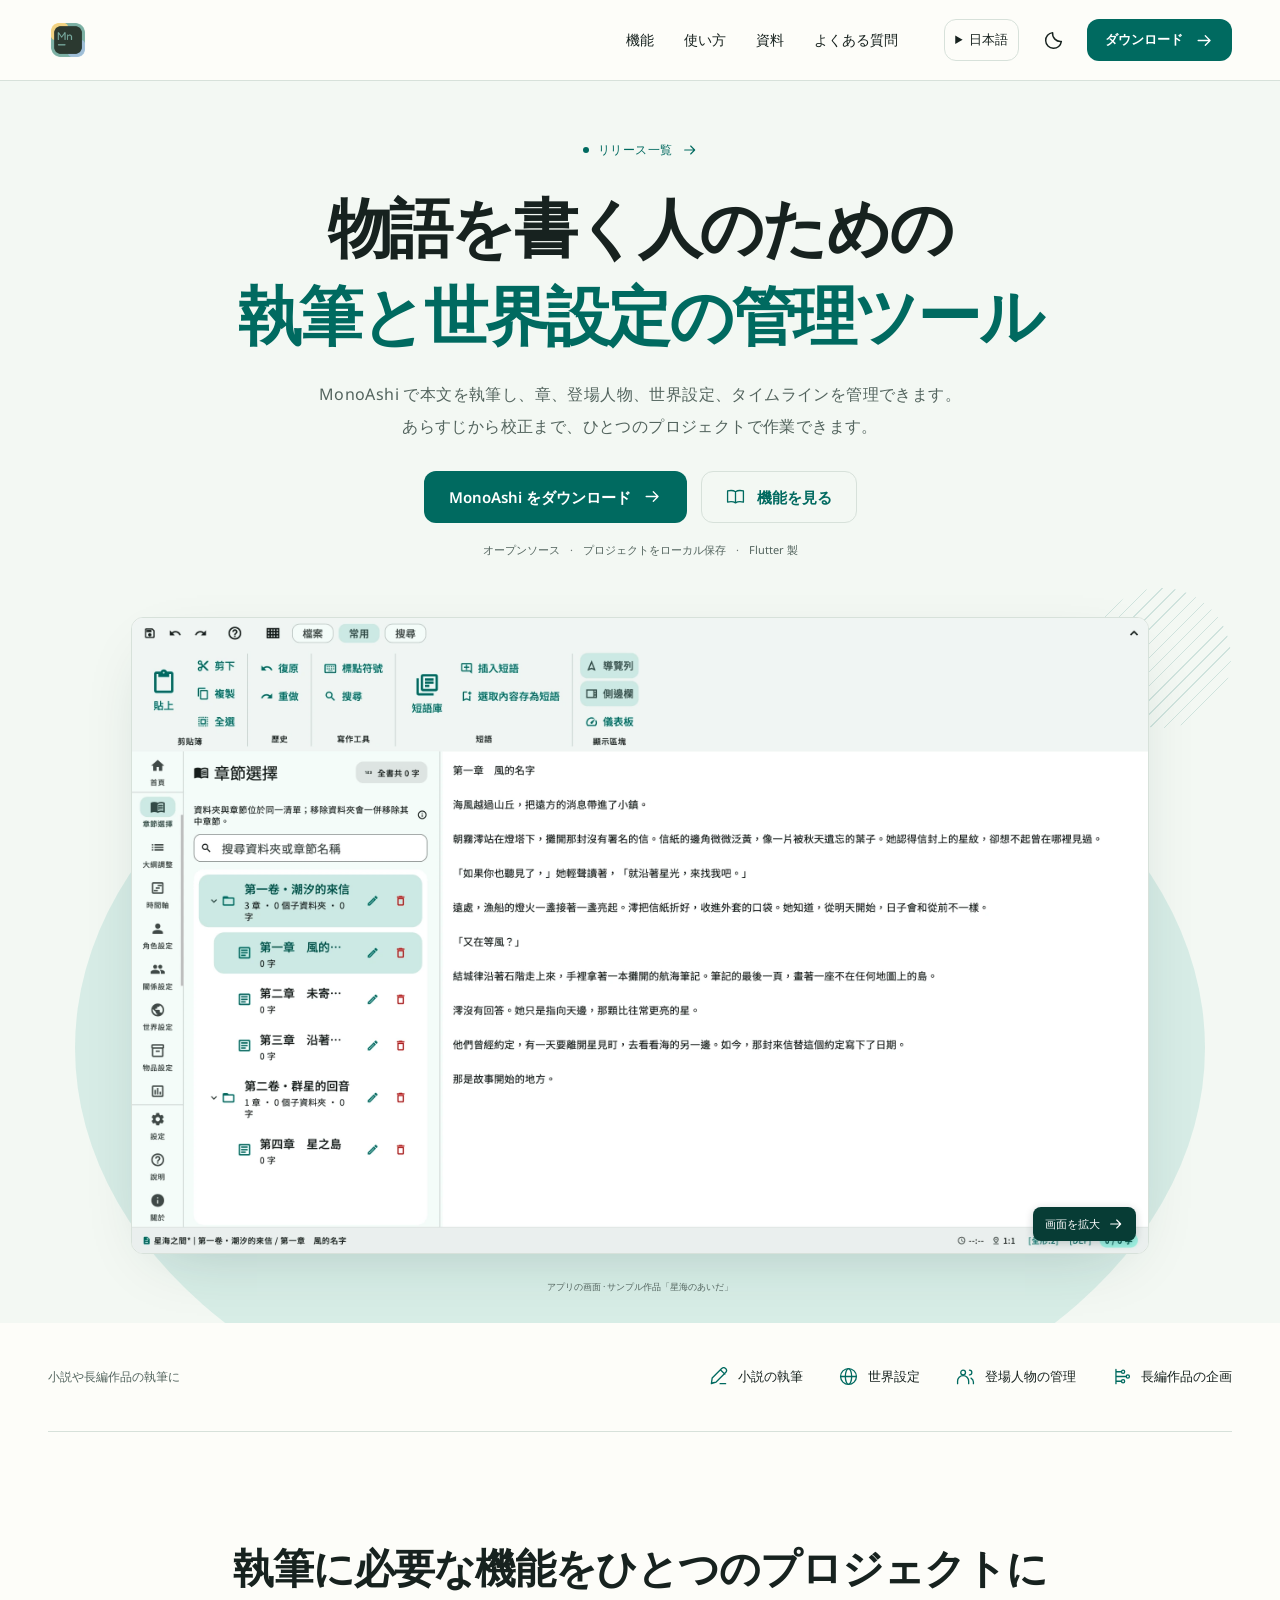
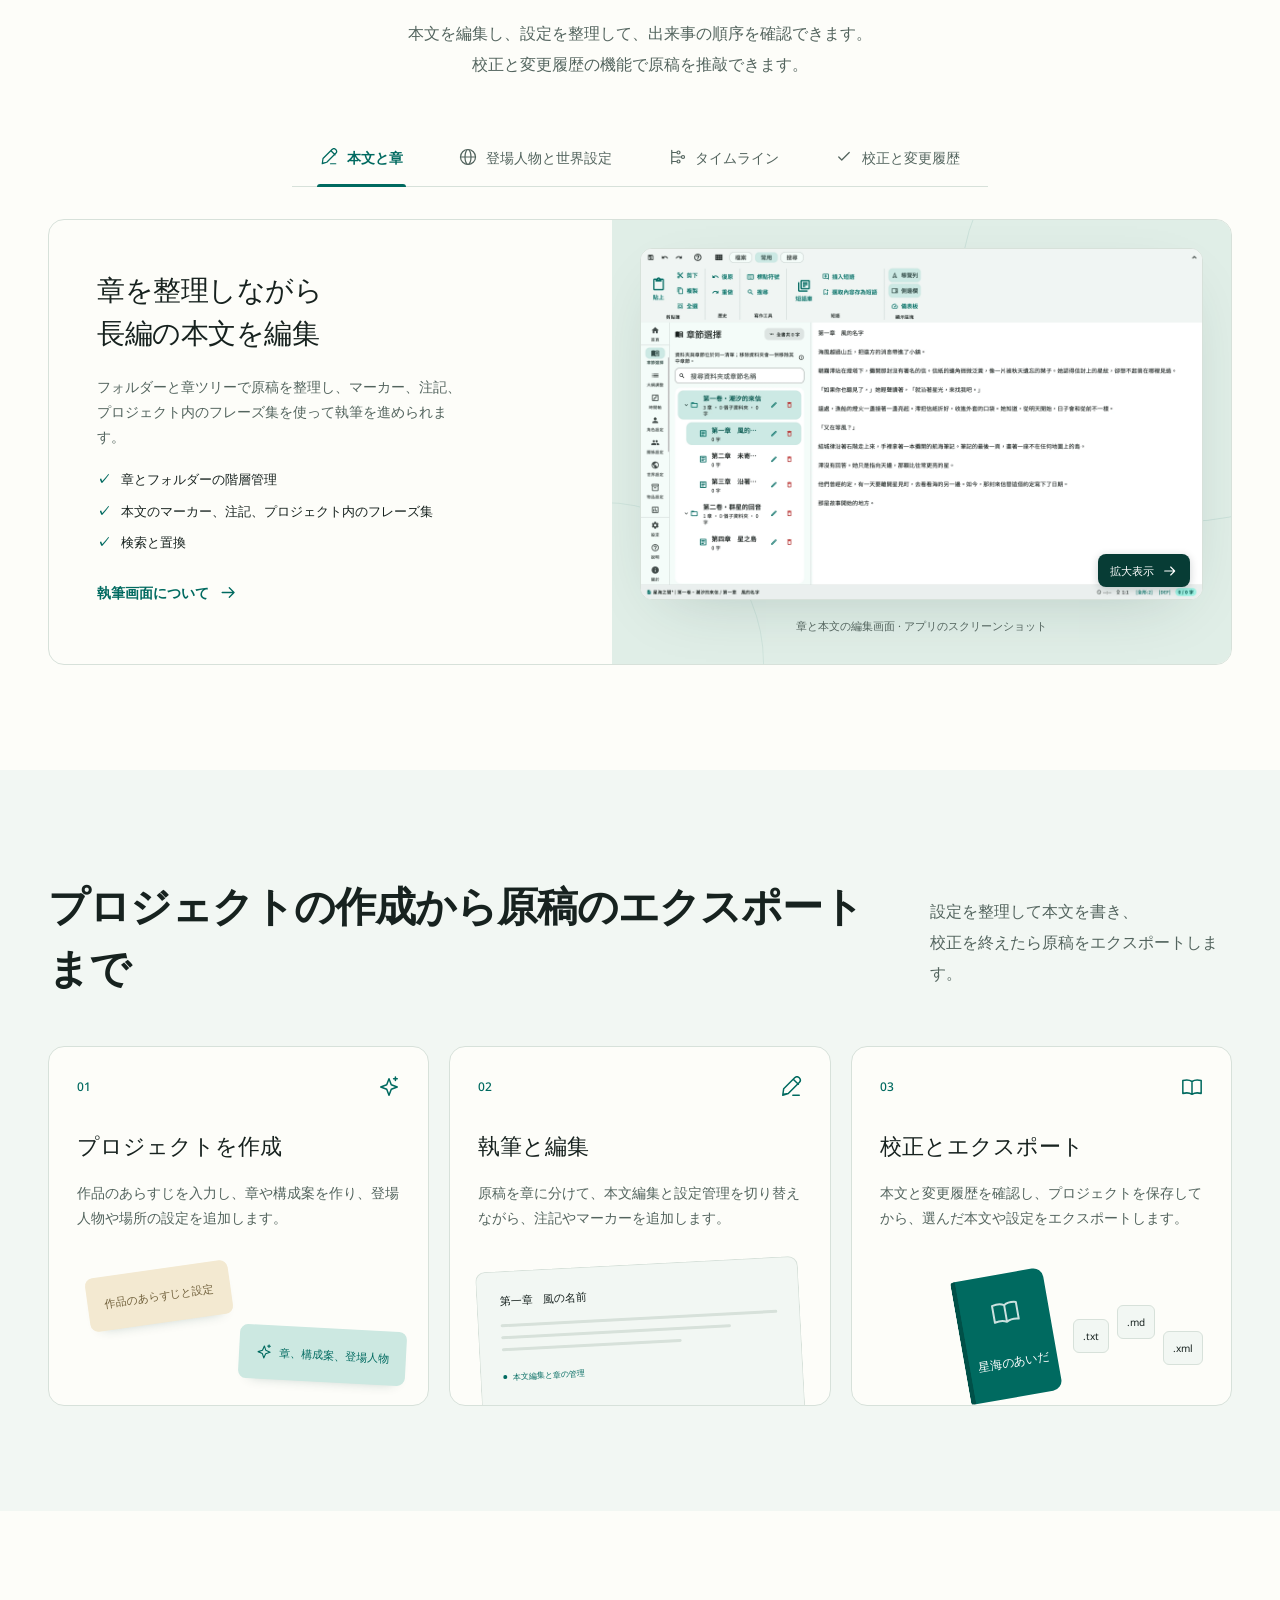
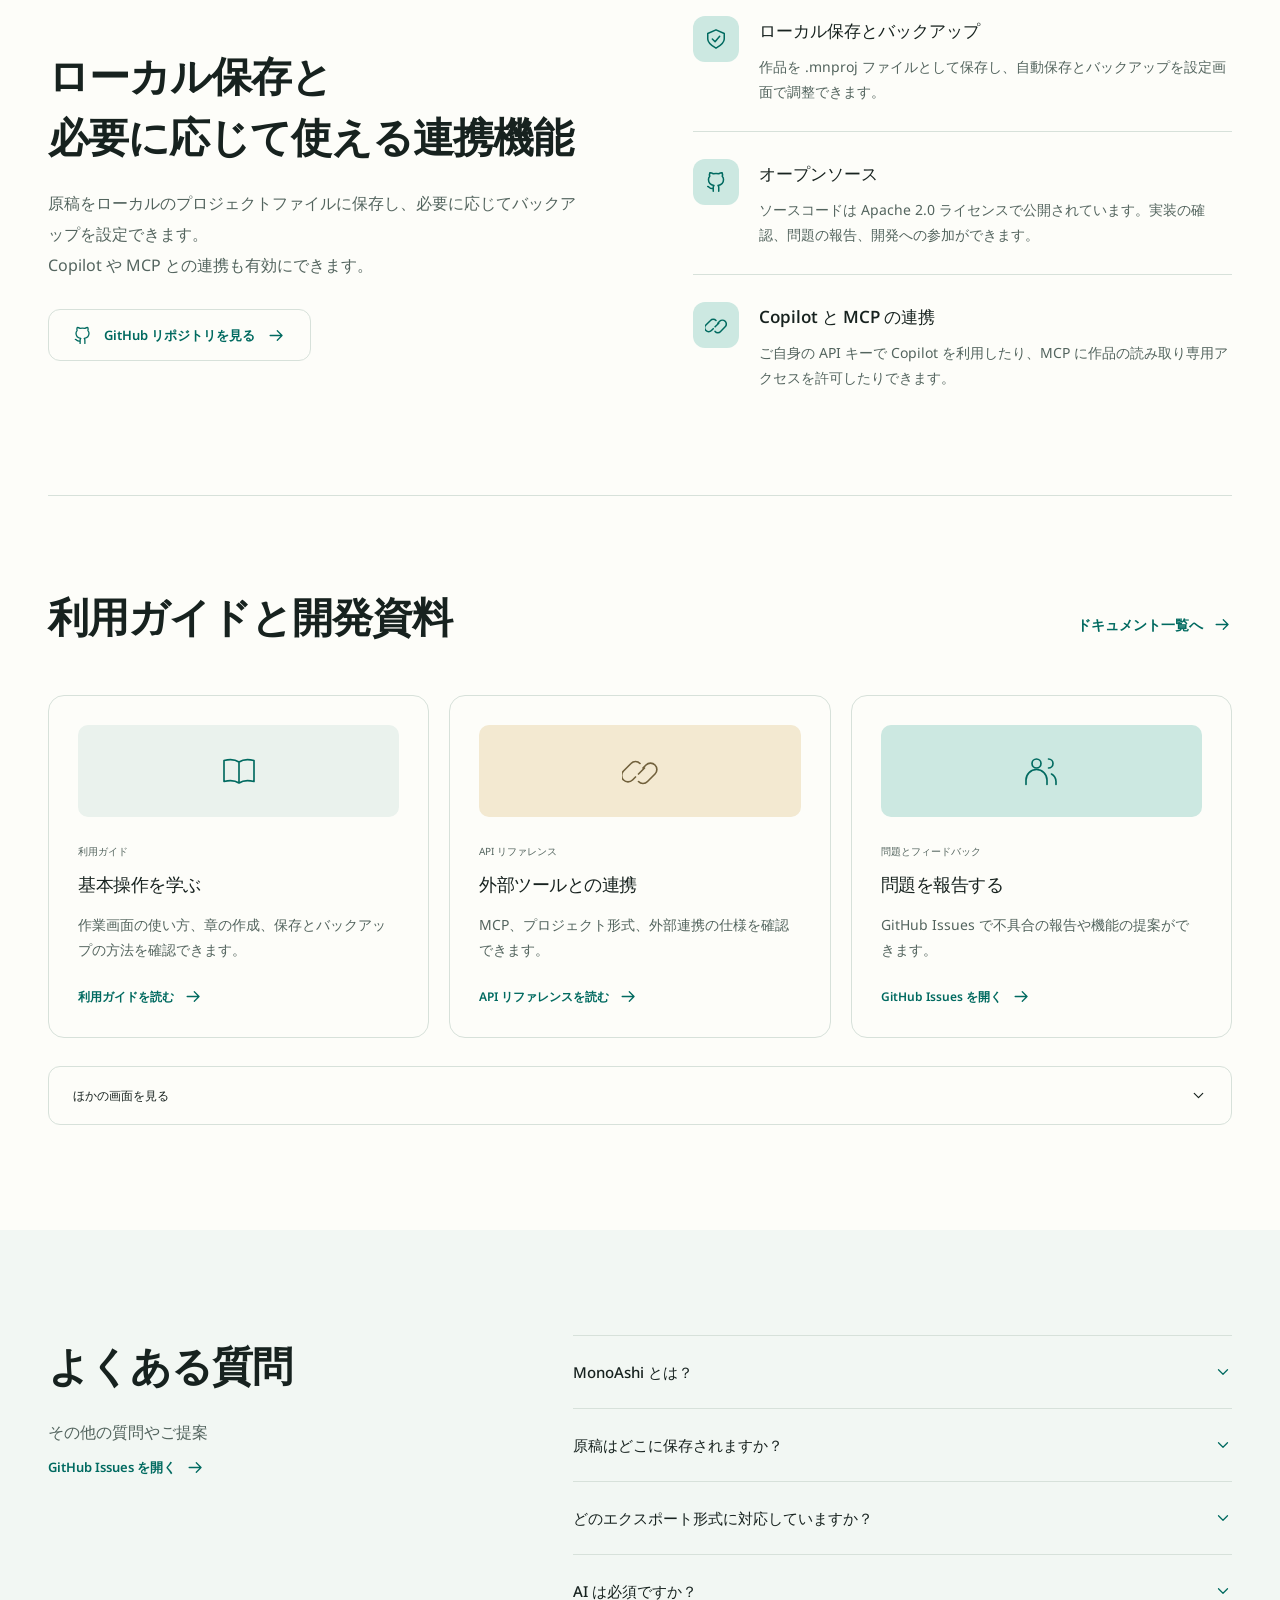
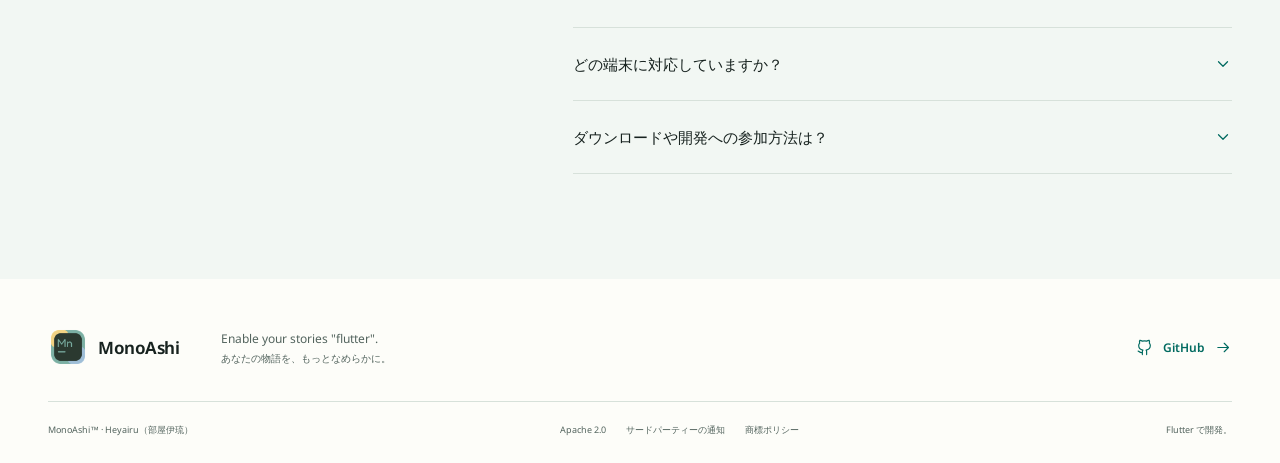
==== docs/index.ja.html @ 021c07bc "RC1@Repo Page l10n" ====
<!doctype html>
<html lang="ja">
<head>
  <meta charset="utf-8">
  <meta name="viewport" content="width=device-width, initial-scale=1">
  <meta name="theme-color" content="#006a60">
  <meta name="description" content="MonoAshi は本文、章、あらすじ、登場人物、世界設定、タイムラインを一元管理できるオープンソースの執筆ツールです。ローカル保存、校正、変更履歴の追跡に対応しています。">
  <meta property="og:title" content="MonoAshi – 執筆と世界設定の管理ツール">
  <meta property="og:description" content="本文や章、物語の設定を管理し、ローカル保存、校正、変更履歴の追跡ができます。">
  <meta property="og:type" content="website">
  <meta property="og:locale" content="ja_JP">
  <meta property="og:image" content="https://heyairu.github.io/Monogatari-Assistant-FE/assets/social-card.png">
  <meta name="color-scheme" content="light dark">
  <title>MonoAshi – 執筆と世界設定の管理ツール</title>
  <link rel="icon" href="assets/app-icon.png" type="image/png">
  <link rel="preload" href="assets/fonts/NotoSans-latin.woff2" as="font" type="font/woff2" crossorigin>
  <link rel="stylesheet" href="assets/site.css">
  <link rel="alternate" hreflang="en" href="index.html">
  <link rel="alternate" hreflang="ja" href="index.ja.html">
  <link rel="alternate" hreflang="zh-Hant" href="index.zh-Hant.html">
  <link rel="alternate" hreflang="x-default" href="./">
  <script src="assets/site.js" defer></script>
  <noscript><style>.feature-panel[hidden]{display:grid!important;margin-top:24px}.feature-tabs,.theme-toggle,.menu-toggle{display:none!important}@media(max-width:860px){.main-nav{display:flex;position:static;flex-wrap:wrap;padding:0;border:0;box-shadow:none;gap:8px;background:transparent}.header-inner{height:auto;min-height:80px;flex-wrap:wrap;padding-block:12px}.main-nav a{padding:5px;font-size:12px}}</style></noscript>
</head>
<body>
  <svg class="icon-library" xmlns="http://www.w3.org/2000/svg" aria-hidden="true"><defs>
    <symbol id="i-arrow" viewBox="0 0 24 24"><path d="M4 12h15m-6-6 6 6-6 6"/></symbol>
    <symbol id="i-down" viewBox="0 0 24 24"><path d="M12 3v12m-5-5 5 5 5-5M5 16v4h14v-4"/></symbol>
    <symbol id="i-book" viewBox="0 0 24 24"><path d="M12 6c-3-2-6-2-10-1v14c4-1 7-1 10 1 3-2 6-2 10-1V5c-4-1-7-1-10 1Zm0 0v14"/></symbol>
    <symbol id="i-pen" viewBox="0 0 24 24"><path d="m15 4 5 5M4 20l5-1L21 7a2 2 0 0 0-5-5L4 14l-1 7 6-2M14 21h7"/></symbol>
    <symbol id="i-people" viewBox="0 0 24 24"><circle cx="9" cy="7" r="3"/><path d="M2 21v-3a7 7 0 0 1 14 0v3M17 4a3 3 0 0 1 0 6m2 4a6 6 0 0 1 3 5v2"/></symbol>
    <symbol id="i-world" viewBox="0 0 24 24"><circle cx="12" cy="12" r="10"/><ellipse cx="12" cy="12" rx="4" ry="10"/><path d="M2 12h20"/></symbol>
    <symbol id="i-time" viewBox="0 0 24 24"><path d="M5 3v18M5 6h6m-6 6h13M5 18h6"/><circle cx="14" cy="6" r="2"/><circle cx="20" cy="12" r="2"/><circle cx="14" cy="18" r="2"/></symbol>
    <symbol id="i-folder" viewBox="0 0 24 24"><path d="M3 6V4h6l3 3h9v13H3V6Z"/></symbol>
    <symbol id="i-check" viewBox="0 0 24 24"><path d="m5 12 4 4L19 6"/></symbol>
    <symbol id="i-shield" viewBox="0 0 24 24"><path d="m12 2 9 4v6c0 5-9 10-9 10S3 17 3 12V6l9-4Z"/><path d="m8 12 3 3 5-6"/></symbol>
    <symbol id="i-spark" viewBox="0 0 24 24"><path d="m12 3 2.5 6.5L21 12l-6.5 2.5L12 21l-2.5-6.5L3 12l6.5-2.5L12 3Zm7-2v4m-2-2h4"/></symbol>
    <symbol id="i-github" viewBox="0 0 24 24"><path d="M9 19c-4 1-4-2-6-2m12 5v-4a3 3 0 0 0-.8-2.3c3-.4 6-1.5 6-6.4a5 5 0 0 0-1.4-3.5A5 5 0 0 0 18.7 2S17.5 1.6 15 3a13 13 0 0 0-6 0C6.5 1.6 5.3 2 5.3 2a5 5 0 0 0-.1 3.8 5 5 0 0 0-1.4 3.5c0 4.9 3 6 6 6.4A3 3 0 0 0 9 18v4"/></symbol>
    <symbol id="i-sun" viewBox="0 0 24 24"><circle cx="12" cy="12" r="4"/><path d="M12 1v2m0 18v2M1 12h2m18 0h2M4 4l2 2m12 12 2 2M4 20l2-2M18 6l2-2"/></symbol>
    <symbol id="i-moon" viewBox="0 0 24 24"><path d="M21 13A9 9 0 0 1 11 3a9 9 0 1 0 10 10Z"/></symbol>
    <symbol id="i-menu" viewBox="0 0 24 24"><path d="M4 6h16M4 12h16M4 18h16"/></symbol>
    <symbol id="i-close" viewBox="0 0 24 24"><path d="m6 6 12 12M6 18 18 6"/></symbol>
    <symbol id="i-chevron" viewBox="0 0 24 24"><path d="m6 9 6 6 6-6"/></symbol>
    <symbol id="i-monitor" viewBox="0 0 24 24"><rect x="2" y="3" width="20" height="14" rx="2"/><path d="M8 21h8m-4-4v4"/></symbol>
    <symbol id="i-link" viewBox="0 0 24 24"><path d="m10 13 4-4m-6 6-2 2a4 4 0 0 1-6-6l5-5a4 4 0 0 1 6 0m2 3 2-2a4 4 0 0 1 6 6l-5 5a4 4 0 0 1-6 0" transform="translate(1 1)"/></symbol>
  </defs></svg>
  <a class="skip-link" href="#main">メインコンテンツへ移動</a>

  <header class="site-header">
    <div class="header-inner wrap">
      <a class="brand" href="#" aria-label="MonoAshi ホーム"><img src="assets/app-icon.png" alt="" width="40" height="40"><span></span></a>
      <nav class="main-nav" id="main-nav" aria-label="メインナビゲーション">
        <a href="#features">機能</a><a href="#workflow">使い方</a><a href="#resources">資料</a><a href="#faq">よくある質問</a>
      </nav>
      <div class="header-actions">
        <details class="language-menu"><summary aria-label="言語">日本語</summary><div class="language-options"><a href="index.html?lang=en" lang="en" hreflang="en">English</a><a href="index.ja.html" lang="ja" hreflang="ja" aria-current="page">日本語</a><a href="index.zh-Hant.html" lang="zh-Hant" hreflang="zh-Hant">繁體中文</a></div></details>
        <button class="icon-button theme-toggle" type="button" aria-label="ダークテーマに切り替え"><svg class="icon" aria-hidden="true" focusable="false"><use href="#i-moon"/></svg></button>
        <a class="button button-small header-cta" href="https://github.com/Heyairu/Monogatari-Assistant-FE/releases">ダウンロード<svg class="icon" aria-hidden="true" focusable="false"><use href="#i-arrow"/></svg></a>
        <button class="icon-button menu-toggle" type="button" aria-label="ナビゲーションメニューを開く" aria-controls="main-nav" aria-expanded="false"><svg class="icon" aria-hidden="true" focusable="false"><use href="#i-menu"/></svg></button>
      </div>
    </div>
  </header>

  <main id="main">
    <section class="hero" aria-labelledby="hero-title">
      <div class="hero-copy wrap">
        <a class="release-link" href="https://github.com/Heyairu/Monogatari-Assistant-FE/releases"><span class="status-dot"></span>リリース一覧<svg class="icon" aria-hidden="true" focusable="false"><use href="#i-arrow"/></svg></a>
        <h1 id="hero-title">物語を書く人のための<br><span>執筆と世界設定の管理ツール</span></h1>
        <p class="hero-description">MonoAshi で本文を執筆し、章、登場人物、世界設定、タイムラインを管理できます。<br>あらすじから校正まで、ひとつのプロジェクトで作業できます。</p>
        <div class="hero-actions"><a class="button" href="https://github.com/Heyairu/Monogatari-Assistant-FE/releases">MonoAshi をダウンロード<svg class="icon" aria-hidden="true" focusable="false"><use href="#i-arrow"/></svg></a><a class="button button-outline" href="#features"><svg class="icon" aria-hidden="true" focusable="false"><use href="#i-book"/></svg>機能を見る</a></div>
        <p class="hero-note">オープンソース<span>·</span>プロジェクトをローカル保存<span>·</span>Flutter 製</p>
      </div>

      <figure class="hero-visual wrap" aria-label="MonoAshi の執筆画面">
        <div class="visual-orbit" aria-hidden="true"></div><div class="visual-grid" aria-hidden="true"></div>
        <a class="screenshot-link hero-screenshot" href="assets/screenshots/writing.webp" data-preview data-caption="章と本文の編集画面 · サンプル作品「星海のあいだ」">
          <img src="assets/screenshots/writing.webp" alt="左に章の一覧、右に本文エディターが表示された MonoAshi の画面。サンプル作品は「星海のあいだ」" width="2400" height="1500" fetchpriority="high">
          <span class="screenshot-expand">画面を拡大<svg class="icon" aria-hidden="true" focusable="false"><use href="#i-arrow"/></svg></span>
        </a>
        <figcaption>アプリの画面 · サンプル作品「星海のあいだ」</figcaption>
      </figure>
    </section>

    <div class="principles wrap" aria-label="活用例"><span>小説や長編作品の執筆に</span><div><span><svg class="icon" aria-hidden="true" focusable="false"><use href="#i-pen"/></svg>小説の執筆</span><span><svg class="icon" aria-hidden="true" focusable="false"><use href="#i-world"/></svg>世界設定</span><span><svg class="icon" aria-hidden="true" focusable="false"><use href="#i-people"/></svg>登場人物の管理</span><span><svg class="icon" aria-hidden="true" focusable="false"><use href="#i-time"/></svg>長編作品の企画</span></div></div>

    <section class="section features-section" id="features" aria-labelledby="features-title">
      <div class="wrap">
        <div class="section-heading"><h2 id="features-title">執筆に必要な機能をひとつのプロジェクトに</h2><p>本文を編集し、設定を整理して、出来事の順序を確認できます。<br>校正と変更履歴の機能で原稿を推敲できます。</p></div>
        <div class="feature-explorer">
          <div class="feature-tabs" role="tablist" aria-label="執筆機能">
            <button type="button" role="tab" id="tab-writing" aria-controls="panel-writing" aria-selected="true" tabindex="0"><svg class="icon" aria-hidden="true" focusable="false"><use href="#i-pen"/></svg>本文と章</button>
            <button type="button" role="tab" id="tab-world" aria-controls="panel-world" aria-selected="false" tabindex="-1"><svg class="icon" aria-hidden="true" focusable="false"><use href="#i-world"/></svg>登場人物と世界設定</button>
            <button type="button" role="tab" id="tab-timeline" aria-controls="panel-timeline" aria-selected="false" tabindex="-1"><svg class="icon" aria-hidden="true" focusable="false"><use href="#i-time"/></svg>タイムライン</button>
            <button type="button" role="tab" id="tab-revision" aria-controls="panel-revision" aria-selected="false" tabindex="-1"><svg class="icon" aria-hidden="true" focusable="false"><use href="#i-check"/></svg>校正と変更履歴</button>
          </div>
          <div class="feature-panel" id="panel-writing" role="tabpanel" aria-labelledby="tab-writing" tabindex="0">
            <div class="feature-copy"><h3>章を整理しながら<br>長編の本文を編集</h3><p>フォルダーと章ツリーで原稿を整理し、マーカー、注記、プロジェクト内のフレーズ集を使って執筆を進められます。</p><ul class="check-list"><li>章とフォルダーの階層管理</li><li>本文のマーカー、注記、プロジェクト内のフレーズ集</li><li>検索と置換</li></ul><a class="text-link" href="https://github.com/Heyairu/Monogatari-Assistant-FE/blob/main/docs/GUIDE.md#3-建立開啟與保存作品">執筆画面について<svg class="icon" aria-hidden="true" focusable="false"><use href="#i-arrow"/></svg></a></div>
            <figure class="feature-art screenshot-art"><a class="screenshot-link" href="assets/screenshots/writing.webp" data-preview data-caption="章と本文の編集画面 · サンプル作品「星海のあいだ」"><img src="assets/screenshots/writing.webp" alt="MonoAshi の章と本文の編集画面" width="2400" height="1500" loading="lazy"><span class="screenshot-expand">拡大表示<svg class="icon" aria-hidden="true" focusable="false"><use href="#i-arrow"/></svg></span></a><figcaption>章と本文の編集画面 · アプリのスクリーンショット</figcaption></figure>
          </div>
          <div class="feature-panel" id="panel-world" role="tabpanel" aria-labelledby="tab-world" tabindex="0" hidden>
            <div class="feature-copy"><h3>登場人物と世界設定を<br>まとめて管理</h3><p>登場人物、人間関係、場所、アイテムの情報を保存できます。相関図や場所の階層を使って物語の設定を整理できます。</p><ul class="check-list"><li>登場人物のプロフィールと相関図</li><li>場所の階層管理</li><li>アイテムの詳細と所有者の記録</li></ul><a class="text-link" href="https://github.com/Heyairu/Monogatari-Assistant-FE/blob/main/docs/GUIDE.md#5-角色地點物品與-scene-快照">世界設定の機能を見る<svg class="icon" aria-hidden="true" focusable="false"><use href="#i-arrow"/></svg></a></div>
            <figure class="feature-art screenshot-art"><a class="screenshot-link" href="assets/screenshots/characters.webp" data-preview data-caption="登場人物と設定 · サンプル作品「星海のあいだ」"><img src="assets/screenshots/characters.webp" alt="MonoAshi の登場人物の編集画面" width="2400" height="1500" loading="lazy"><span class="screenshot-expand">拡大表示<svg class="icon" aria-hidden="true" focusable="false"><use href="#i-arrow"/></svg></span></a><figcaption>登場人物と設定 · アプリのスクリーンショット</figcaption></figure>
          </div>
          <div class="feature-panel" id="panel-timeline" role="tabpanel" aria-labelledby="tab-timeline" tabindex="0" hidden>
            <div class="feature-copy"><h3>出来事の順序と<br>物語の状態を確認</h3><p>メインタイムラインで出来事と複数のストーリーラインを整理できます。シーンのスナップショットで、その時点の登場人物、場所、アイテムの状態を確認できます。</p><ul class="check-list"><li>メインタイムラインとミニタイムライン</li><li>シーンごとの登場人物、場所、アイテムの状態</li><li>複数のストーリーラインと出来事の並べ替え</li></ul><a class="text-link" href="https://github.com/Heyairu/Monogatari-Assistant-FE/blob/main/docs/GUIDE.md#5-角色地點物品與-scene-快照">タイムラインとスナップショットについて<svg class="icon" aria-hidden="true" focusable="false"><use href="#i-arrow"/></svg></a></div>
            <figure class="feature-art screenshot-art"><a class="screenshot-link" href="assets/screenshots/timeline.webp" data-preview data-caption="メインタイムラインと出来事 · サンプル作品「星海のあいだ」"><img src="assets/screenshots/timeline.webp" alt="MonoAshi のストーリータイムライン画面" width="2400" height="1500" loading="lazy"><span class="screenshot-expand">拡大表示<svg class="icon" aria-hidden="true" focusable="false"><use href="#i-arrow"/></svg></span></a><figcaption>メインタイムラインと出来事 · アプリのスクリーンショット</figcaption></figure>
          </div>
          <div class="feature-panel" id="panel-revision" role="tabpanel" aria-labelledby="tab-revision" tabindex="0" hidden>
            <div class="feature-copy"><h3>原稿を校正し、<br>変更履歴を追跡</h3><p>冗長な語句のチェックや本文の校正を行い、対応する項目の差分をローカルのチェックポイントと比較できます。</p><ul class="check-list"><li>本文の校正と冗長な語句のチェック</li><li>変更履歴の追跡と比較基準</li><li>TXT、Markdown、一部データの XML エクスポート</li></ul><a class="text-link" href="https://github.com/Heyairu/Monogatari-Assistant-FE/blob/main/docs/GUIDE.md">校正とエクスポートのガイドを読む<svg class="icon" aria-hidden="true" focusable="false"><use href="#i-arrow"/></svg></a></div>
            <figure class="feature-art screenshot-art"><a class="screenshot-link" href="assets/screenshots/proofreading.webp" data-preview data-caption="校正と冗長な語句のチェック · サンプル作品「星海のあいだ」"><img src="assets/screenshots/proofreading.webp" alt="MonoAshi の校正画面" width="2400" height="1500" loading="lazy"><span class="screenshot-expand">拡大表示<svg class="icon" aria-hidden="true" focusable="false"><use href="#i-arrow"/></svg></span></a><figcaption>校正と冗長な語句のチェック · アプリのスクリーンショット</figcaption></figure>
          </div>
        </div>
      </div>
    </section>

    <section class="section workflow-section" id="workflow" aria-labelledby="workflow-title"><div class="wrap">
      <div class="section-heading heading-row"><div><h2 id="workflow-title">プロジェクトの作成から原稿のエクスポートまで</h2></div><p>設定を整理して本文を書き、<br>校正を終えたら原稿をエクスポートします。</p></div>
      <div class="journey-grid">
        <article class="journey-card"><div class="journey-top"><span>01</span><svg class="icon" aria-hidden="true" focusable="false"><use href="#i-spark"/></svg></div><h3>プロジェクトを作成</h3><p>作品のあらすじを入力し、章や構成案を作り、登場人物や場所の設定を追加します。</p><div class="journey-art idea-art" aria-hidden="true"><span class="idea-note note-back">作品のあらすじと設定</span><span class="idea-note note-front"><svg class="icon" aria-hidden="true" focusable="false"><use href="#i-spark"/></svg>章、構成案、登場人物</span></div></article>
        <article class="journey-card"><div class="journey-top"><span>02</span><svg class="icon" aria-hidden="true" focusable="false"><use href="#i-pen"/></svg></div><h3>執筆と編集</h3><p>原稿を章に分けて、本文編集と設定管理を切り替えながら、注記やマーカーを追加します。</p><div class="journey-art words-art" aria-hidden="true"><span>第一章　風の名前</span><i></i><i></i><i></i><div><span class="status-dot"></span>本文編集と章の管理</div></div></article>
        <article class="journey-card"><div class="journey-top"><span>03</span><svg class="icon" aria-hidden="true" focusable="false"><use href="#i-book"/></svg></div><h3>校正とエクスポート</h3><p>本文と変更履歴を確認し、プロジェクトを保存してから、選んだ本文や設定をエクスポートします。</p><div class="journey-art export-art" aria-hidden="true"><div><svg class="icon" aria-hidden="true" focusable="false"><use href="#i-book"/></svg><span>星海のあいだ</span></div><span class="file-tag">.txt</span><span class="file-tag">.md</span><span class="file-tag">.xml</span></div></article>
      </div>
    </div></section>

    <section class="section ownership-section" aria-labelledby="ownership-title"><div class="wrap ownership-grid"><div><h2 id="ownership-title">ローカル保存と<br>必要に応じて使える連携機能</h2><p>原稿をローカルのプロジェクトファイルに保存し、必要に応じてバックアップを設定できます。<br>Copilot や MCP との連携も有効にできます。</p><a class="button button-outline" href="https://github.com/Heyairu/Monogatari-Assistant-FE"><svg class="icon" aria-hidden="true" focusable="false"><use href="#i-github"/></svg>GitHub リポジトリを見る<svg class="icon" aria-hidden="true" focusable="false"><use href="#i-arrow"/></svg></a></div><div class="ownership-list"><article><span class="tonal-icon"><svg class="icon" aria-hidden="true" focusable="false"><use href="#i-shield"/></svg></span><div><h3>ローカル保存とバックアップ</h3><p>作品を .mnproj ファイルとして保存し、自動保存とバックアップを設定画面で調整できます。</p></div></article><article><span class="tonal-icon"><svg class="icon" aria-hidden="true" focusable="false"><use href="#i-github"/></svg></span><div><h3>オープンソース</h3><p>ソースコードは Apache 2.0 ライセンスで公開されています。実装の確認、問題の報告、開発への参加ができます。</p></div></article><article><span class="tonal-icon"><svg class="icon" aria-hidden="true" focusable="false"><use href="#i-link"/></svg></span><div><h3>Copilot と MCP の連携</h3><p>ご自身の API キーで Copilot を利用したり、MCP に作品の読み取り専用アクセスを許可したりできます。</p></div></article></div></div></section>

    <section class="section resources-section" id="resources" aria-labelledby="resources-title"><div class="wrap">
      <div class="section-heading heading-row"><div><h2 id="resources-title">利用ガイドと開発資料</h2></div><a class="text-link" href="https://github.com/Heyairu/Monogatari-Assistant-FE/tree/main/docs">ドキュメント一覧へ<svg class="icon" aria-hidden="true" focusable="false"><use href="#i-arrow"/></svg></a></div>
      <div class="resource-grid"><a class="resource-card" href="https://github.com/Heyairu/Monogatari-Assistant-FE/blob/main/docs/GUIDE.md"><span class="resource-icon"><svg class="icon" aria-hidden="true" focusable="false"><use href="#i-book"/></svg></span><span class="resource-label">利用ガイド</span><h3>基本操作を学ぶ</h3><p>作業画面の使い方、章の作成、保存とバックアップの方法を確認できます。</p><span class="text-link">利用ガイドを読む<svg class="icon" aria-hidden="true" focusable="false"><use href="#i-arrow"/></svg></span></a><a class="resource-card" href="https://github.com/Heyairu/Monogatari-Assistant-FE/blob/main/docs/API.md"><span class="resource-icon"><svg class="icon" aria-hidden="true" focusable="false"><use href="#i-link"/></svg></span><span class="resource-label">API リファレンス</span><h3>外部ツールとの連携</h3><p>MCP、プロジェクト形式、外部連携の仕様を確認できます。</p><span class="text-link">API リファレンスを読む<svg class="icon" aria-hidden="true" focusable="false"><use href="#i-arrow"/></svg></span></a><a class="resource-card" href="https://github.com/Heyairu/Monogatari-Assistant-FE/issues"><span class="resource-icon"><svg class="icon" aria-hidden="true" focusable="false"><use href="#i-people"/></svg></span><span class="resource-label">問題とフィードバック</span><h3>問題を報告する</h3><p>GitHub Issues で不具合の報告や機能の提案ができます。</p><span class="text-link">GitHub Issues を開く<svg class="icon" aria-hidden="true" focusable="false"><use href="#i-arrow"/></svg></span></a></div>
      <details class="preview-details"><summary>ほかの画面を見る<svg class="icon" aria-hidden="true" focusable="false"><use href="#i-chevron"/></svg></summary><div class="preview-gallery"><a class="screenshot-link gallery-screenshot" href="assets/screenshots/writing.webp" data-preview data-caption="章と本文 · サンプル作品「星海のあいだ」"><img src="assets/screenshots/writing.webp" alt="MonoAshi の章と本文の画面" width="2400" height="1500" loading="lazy"><span>章と本文<svg class="icon" aria-hidden="true" focusable="false"><use href="#i-arrow"/></svg></span></a><a class="screenshot-link gallery-screenshot" href="assets/screenshots/characters.webp" data-preview data-caption="登場人物の設定 · サンプル作品「星海のあいだ」"><img src="assets/screenshots/characters.webp" alt="MonoAshi の登場人物設定画面" width="2400" height="1500" loading="lazy"><span>登場人物の設定<svg class="icon" aria-hidden="true" focusable="false"><use href="#i-arrow"/></svg></span></a><a class="screenshot-link gallery-screenshot" href="assets/screenshots/world.webp" data-preview data-caption="世界設定 · サンプル作品「星海のあいだ」"><img src="assets/screenshots/world.webp" alt="MonoAshi の世界設定画面" width="2400" height="1500" loading="lazy"><span>世界設定<svg class="icon" aria-hidden="true" focusable="false"><use href="#i-arrow"/></svg></span></a><a class="screenshot-link gallery-screenshot" href="assets/screenshots/timeline.webp" data-preview data-caption="ストーリータイムライン · サンプル作品「星海のあいだ」"><img src="assets/screenshots/timeline.webp" alt="MonoAshi のストーリータイムライン画面" width="2400" height="1500" loading="lazy"><span>ストーリータイムライン<svg class="icon" aria-hidden="true" focusable="false"><use href="#i-arrow"/></svg></span></a><a class="screenshot-link gallery-screenshot" href="assets/screenshots/proofreading.webp" data-preview data-caption="本文の校正 · サンプル作品「星海のあいだ」"><img src="assets/screenshots/proofreading.webp" alt="MonoAshi の校正画面" width="2400" height="1500" loading="lazy"><span>本文の校正<svg class="icon" aria-hidden="true" focusable="false"><use href="#i-arrow"/></svg></span></a></div><p class="preview-note">画面はサンプル作品「星海のあいだ」を使用しています。実際の画面はバージョンやプラットフォームによって異なります。</p></details>
    </div></section>

    <section class="section faq-section" id="faq" aria-labelledby="faq-title"><div class="wrap faq-grid"><div><h2 id="faq-title">よくある質問</h2><p>その他の質問やご提案<br><a class="text-link" href="https://github.com/Heyairu/Monogatari-Assistant-FE/issues">GitHub Issues を開く<svg class="icon" aria-hidden="true" focusable="false"><use href="#i-arrow"/></svg></a></p></div><div class="faq-list">
      <details><summary>MonoAshi とは？<svg class="icon" aria-hidden="true" focusable="false"><use href="#i-chevron"/></svg></summary><div><p>MonoAshi は物語を書く人のための、Flutter 製のオープンソース執筆ツールです。本文、章、構成案、登場人物、世界設定、アイテム、タイムラインをひとつの作業画面にまとめられます。</p></div></details>
      <details><summary>原稿はどこに保存されますか？<svg class="icon" aria-hidden="true" focusable="false"><use href="#i-chevron"/></svg></summary><div><p>作品は指定したローカルの場所に .mnproj ファイルとして保存されます。自動保存は既存ファイルを更新し、自動バックアップは設定したフォルダーに別途保存します。どちらも設定画面で調整できます。外部 AI や共同編集を有効にする前に、接続方法とアクセス対象のデータを確認してください。</p></div></details>
      <details><summary>どのエクスポート形式に対応していますか？<svg class="icon" aria-hidden="true" focusable="false"><use href="#i-chevron"/></svg></summary><div><p>本文は TXT または Markdown、設定資料は閲覧用 Markdown、プロジェクトの一部は交換用 XML としてエクスポートできます。単一ファイルか、複数ファイルをまとめた ZIP を選べます。完全なデータを保存するには .mnproj ファイルを保管してください。DOCX と PDF の出力は現在無効です。</p></div></details>
      <details><summary>AI は必須ですか？<svg class="icon" aria-hidden="true" focusable="false"><use href="#i-chevron"/></svg></summary><div><p>AI の利用は任意です。本文編集と設定管理は単独で使えます。Copilot はご自身の API キーでサービスに接続します。Ask と Plan はビルド時の有効化が必要です。Plan は提案と検証に対応し、Agent は現在利用できません。許可されたローカル MCP ホストは作品を読み取り専用で参照できます。</p></div></details>
      <details><summary>どの端末に対応していますか？<svg class="icon" aria-hidden="true" focusable="false"><use href="#i-chevron"/></svg></summary><div><p>Flutter プロジェクトには Windows、macOS、Linux、Android、iOS、Web 向けの構成が含まれています。機能、検証状況、配布されるビルドはプラットフォームごとに異なります。詳細は GitHub Releases と利用ガイドを確認してください。</p></div></details>
      <details><summary>ダウンロードや開発への参加方法は？<svg class="icon" aria-hidden="true" focusable="false"><use href="#i-chevron"/></svg></summary><div><p>まず <a href="https://github.com/Heyairu/Monogatari-Assistant-FE/releases">GitHub Releases</a> で配布ビルドと対応プラットフォームを確認してください。開発者はリポジトリの README を参照してソースから実行できます。バグ報告や改善提案は Issues で受け付けています。</p></div></details>
    </div></div></section>

  </main>

  <footer class="site-footer"><div class="wrap"><div class="footer-top"><a class="brand" href="#"><img src="assets/app-icon.png" alt="" width="40" height="40"><span>MonoAshi</span></a><p>Enable your stories "flutter".<span>あなたの物語を、もっとなめらかに。</span></p><a class="text-link" href="https://github.com/Heyairu/Monogatari-Assistant-FE"><svg class="icon" aria-hidden="true" focusable="false"><use href="#i-github"/></svg>GitHub<svg class="icon" aria-hidden="true" focusable="false"><use href="#i-arrow"/></svg></a></div><div class="footer-bottom"><span>MonoAshi™ · Heyairu（部屋伊琉）</span><nav aria-label="フッターナビゲーション"><a href="https://github.com/Heyairu/Monogatari-Assistant-FE/blob/main/LICENSE.md">Apache 2.0</a><a href="https://github.com/Heyairu/Monogatari-Assistant-FE/blob/main/NOTICE.md">サードパーティーの通知</a><a href="https://github.com/Heyairu/Monogatari-Assistant-FE/blob/main/TRADEMARKS.md">商標ポリシー</a></nav><span>Flutter で開発。</span></div></div></footer>

  <dialog class="preview-dialog" aria-label="アプリの画面"><button class="icon-button dialog-close" type="button" aria-label="プレビューを閉じる"><svg class="icon" aria-hidden="true" focusable="false"><use href="#i-close"/></svg></button><img src="assets/screenshots/writing.webp" alt="MonoAshi の章と本文の編集画面" width="2400" height="1500"><p>章と本文の編集画面 · サンプル作品「星海のあいだ」</p></dialog>
</body>
</html>
---- docs/assets/site.css ----
/* Material 3 tonal palette, derived from the Teal #009688 seed.
   Fixed 12px controls / 16px cards follow this repository's M3 guidance. */
@font-face {
  font-family: "Noto Sans";
  font-style: normal;
  font-weight: 100 900;
  font-display: swap;
  src: url("fonts/NotoSans-latin.woff2") format("woff2");
}
@font-face {
  font-family: "Noto Sans TC";
  font-style: normal;
  font-weight: 100 900;
  font-display: swap;
  src: url("fonts/NotoSansTC-site.woff2") format("woff2");
}
:root {
  color-scheme: light;
  --primary: #006a60;
  --on-primary: #fff;
  --primary-container: #9ef2e0;
  --on-primary-container: #00201c;
  --secondary: #4a635e;
  --secondary-container: #cce8e1;
  --surface: #fdfdf9;
  --surface-low: #f2f7f3;
  --surface-container: #eaf2ed;
  --surface-high: #e0eae4;
  --on-surface: #17221f;
  --on-surface-variant: #53645e;
  --outline: #6f7975;
  --outline-variant: #d7e1da;
  --white: #fff;
  --hero-bg: #f3f8f3;
  --art-bg: #e0eee7;
  --art-sand: #f3e9d1;
  --art-sand-ink: #71613c;
  --inverse: #073c35;
  --shadow: 0 20px 64px -28px #143a323b;
  --font: "Noto Sans", "Noto Sans TC", sans-serif;
  --font-display: var(--font);
  --control-radius: 12px;
  --card-radius: 16px;
  --ease: cubic-bezier(.2, 0, 0, 1);
}
:root:lang(ja) { --font: "Noto Sans", "Hiragino Sans", "Yu Gothic", Meiryo, "Noto Sans CJK JP", sans-serif; }
@media (prefers-color-scheme: dark) {
  :root:not([data-theme="light"]) { color-scheme: dark; --primary: #80d5c4; --on-primary: #00382f; --primary-container: #005047; --on-primary-container: #9ef2e0; --secondary: #b0ccc4; --secondary-container: #314d46; --surface: #0e1513; --surface-low: #141e1a; --surface-container: #1b2722; --surface-high: #23332b; --on-surface: #e0e8e2; --on-surface-variant: #b5c5bc; --outline: #89938d; --outline-variant: #35463d; --white: #1a2822; --hero-bg: #111f19; --art-bg: #20392e; --art-sand: #3c382a; --art-sand-ink: #ddcba0; --inverse: #0a3028; --shadow: 0 20px 64px -28px #0009; }
}
:root[data-theme="dark"] { color-scheme: dark; --primary: #80d5c4; --on-primary: #00382f; --primary-container: #005047; --on-primary-container: #9ef2e0; --secondary: #b0ccc4; --secondary-container: #314d46; --surface: #0e1513; --surface-low: #141e1a; --surface-container: #1b2722; --surface-high: #23332b; --on-surface: #e0e8e2; --on-surface-variant: #b5c5bc; --outline: #89938d; --outline-variant: #35463d; --white: #1a2822; --hero-bg: #111f19; --art-bg: #20392e; --art-sand: #3c382a; --art-sand-ink: #ddcba0; --inverse: #0a3028; --shadow: 0 20px 64px -28px #0009; }
* { box-sizing: border-box; }
html { scroll-behavior: smooth; scroll-padding-top: 105px; }
body { margin: 0; background: var(--surface); color: var(--on-surface); font-family: var(--font); font-size: 16px; line-height: 1.8; -webkit-font-smoothing: antialiased; }
button, input { font: inherit; }
button, a { -webkit-tap-highlight-color: transparent; }
button { cursor: pointer; }
a { color: inherit; text-decoration: none; }
p, h1, h2, h3, h4, figure { margin: 0; }
img { display: block; max-width: 100%; height: auto; }
button { color: inherit; }
[hidden] { display: none !important; }
::selection { background: var(--primary-container); color: var(--on-primary-container); }
:focus-visible { outline: 3px solid var(--primary); outline-offset: 5px; }
.wrap { width: min(1200px, calc(100% - 96px)); margin-inline: auto; }
.icon-library { position: absolute; width: 0; height: 0; overflow: hidden; }
.icon { display: inline-block; width: 24px; height: 24px; flex-shrink: 0; fill: none; stroke: currentColor; stroke-width: 1.65; stroke-linecap: round; stroke-linejoin: round; vertical-align: middle; }
.skip-link { position: fixed; top: -80px; left: 20px; z-index: 100; padding: 10px 20px; background: var(--primary); color: var(--on-primary); border-radius: 12px; }
.skip-link:focus { top: 12px; }
.button { display: inline-flex; align-items: center; justify-content: center; gap: 12px; min-height: 52px; padding: 12px 24px; background: var(--primary); color: var(--on-primary); border: 1px solid transparent; border-radius: var(--control-radius); font-size: 15px; font-weight: 600; line-height: 1.5; transition: background .2s var(--ease), box-shadow .2s var(--ease), transform .2s var(--ease); }
.button:hover { box-shadow: 0 4px 14px #006a6024; transform: translateY(-2px); }
.button:active { transform: translateY(0); }
.button .icon { width: 19px; height: 19px; }
.button-small { min-height: 42px; padding: 10px 17px; font-size: 13px; }
.button-outline { background: transparent; color: var(--primary); border-color: var(--outline-variant); }
.button-outline:hover { background: var(--surface-container); }
.icon-button { display: inline-flex; align-items: center; justify-content: center; width: 44px; height: 44px; padding: 10px; background: transparent; border: 0; border-radius: 12px; transition: background .2s; }
.icon-button:hover { background: var(--surface-container); }
.icon-button .icon { width: 21px; height: 21px; }
.text-link { display: inline-flex; align-items: center; gap: 10px; color: var(--primary); font-size: 14px; font-weight: 600; }
.text-link .icon { width: 19px; height: 19px; transition: transform .2s var(--ease); }
.text-link:hover .icon, a:hover > .text-link .icon { transform: translateX(4px); }
.text-link:hover { text-decoration: underline; text-underline-offset: 5px; }
.site-header { position: sticky; top: 0; z-index: 30; border-bottom: 1px solid var(--outline-variant); background: var(--surface); }
@supports (backdrop-filter: blur(16px)) { .site-header { background: color-mix(in srgb, var(--surface) 92%, transparent); backdrop-filter: blur(16px); } }
.header-inner { display: flex; align-items: center; justify-content: space-between; height: 80px; gap: 24px; }
.brand { display: inline-flex; align-items: center; gap: 10px; flex-shrink: 0; }
.brand img { border-radius: 10px; }
.brand > span { display: block; font-size: 17px; font-weight: 650; letter-spacing: -.5px; line-height: 1.25; }
.brand-sub { display: block; font-size: 10px; letter-spacing: 2.5px; font-weight: 500; margin-top: 3px; text-transform: uppercase; }
.main-nav { display: flex; align-items: center; gap: 30px; margin-left: auto; margin-right: 22px; }
.main-nav a { font-size: 13px; font-weight: 500; padding: 10px 0; position: relative; }
.main-nav a::after { content: ""; position: absolute; inset: auto 0 2px; height: 2px; background: var(--primary); transform: scaleX(0); transition: transform .2s; }
.main-nav a:hover, .main-nav a[aria-current] { color: var(--primary); }
.main-nav a:hover::after, .main-nav a[aria-current]::after { transform: scaleX(1); }
.header-actions { display: flex; align-items: center; gap: 12px; }
.language-menu { position: relative; flex-shrink: 0; font-size: 13px; }
.language-menu summary { cursor: pointer; padding: 8px 10px; white-space: nowrap; border: 1px solid var(--outline-variant); border-radius: var(--control-radius); }
.language-options { position: absolute; z-index: 1; top: calc(100% + 6px); inset-inline-end: 0; min-width: max-content; padding: 6px; background: var(--surface); border: 1px solid var(--outline-variant); border-radius: var(--control-radius); box-shadow: var(--shadow); }
.language-options a { display: block; padding: 6px 12px; border-radius: 8px; }
.language-options a:hover, .language-options a[aria-current="page"] { color: var(--on-primary-container); background: var(--primary-container); }
.menu-toggle { display: none; }
.hero { overflow: hidden; background: var(--hero-bg); padding-top: 52px; }
.hero-copy { text-align: center; position: relative; z-index: 2; }
.release-link { display: inline-flex; align-items: center; gap: 9px; color: var(--primary); font-size: 12px; letter-spacing: .5px; }
.release-link > .icon { width: 16px; height: 16px; }
.status-dot { display: inline-block; width: 6px; height: 6px; flex-shrink: 0; border-radius: 50%; background: var(--primary); }
h1 { font-family: var(--font-display); font-size: clamp(42px, 5vw, 70px); line-height: 1.38; font-weight: 650; letter-spacing: -2.8px; margin: 21px 0 20px; }
h1 > span { color: var(--primary); }
.hero-description { color: var(--on-surface-variant); font-size: 16px; line-height: 1.95; letter-spacing: .4px; }
.hero-actions { display: flex; justify-content: center; gap: 14px; flex-wrap: wrap; margin-top: 29px; }
.hero-note { display: flex; align-items: center; justify-content: center; gap: 10px; font-size: 11px; color: var(--on-surface-variant); margin-top: 17px; }
.hero-note > span { color: var(--outline); }
.hero-visual { position: relative; margin-top: 57px; padding: 0 83px 28px; }
.visual-orbit { position: absolute; width: 1130px; height: 810px; border-radius: 50%; background: var(--secondary-container); opacity: .7; left: 50%; top: 26px; transform: translateX(-50%); }
.visual-orbit::after { content: ""; position: absolute; width: 865px; height: 590px; border-radius: 50%; border: 1px solid var(--primary); opacity: .12; top: -26px; left: 115px; }
.visual-grid { width: 140px; height: 140px; position: absolute; right: 1px; top: -29px; border-radius: 50%; background: repeating-linear-gradient(135deg, var(--primary) 0 1px, transparent 1px 10px); opacity: .15; }
.workspace-titlebar { height: 35px; display: flex; align-items: center; justify-content: center; position: relative; gap: 7px; background: var(--surface-container); font-size: 10px; color: var(--on-surface-variant); border-bottom: 1px solid var(--outline-variant); }
.workspace-body { display: grid; grid-template-columns: 52px 192px 1fr 160px; min-height: 374px; }
.hero-visual figcaption { font-size: 9px; text-align: center; position: relative; z-index: 2; color: var(--on-surface-variant); margin-top: 25px; }
.principles { min-height: 109px; display: flex; align-items: center; justify-content: space-between; gap: 30px; border-bottom: 1px solid var(--outline-variant); }
.principles > span { color: var(--on-surface-variant); font-size: 12px; }
.principles > div { display: flex; gap: 36px; }
.principles > div > span { display: flex; align-items: center; gap: 10px; font-size: 13px; }
.principles .icon { width: 19px; height: 19px; color: var(--primary); }
.section { padding-block: 105px; }
.eyebrow { display: block; font-family: var(--font); font-size: 10px; font-weight: 650; letter-spacing: 2px; color: var(--primary); margin-bottom: 21px; }
.section-heading { text-align: center; margin-bottom: 48px; }
h2 { font-family: var(--font-display); font-size: clamp(28px, 3.2vw, 42px); font-weight: 600; line-height: 1.5; letter-spacing: -1px; }
.section-heading > p, .heading-row > p, .ownership-grid > div > p, .faq-grid > div > p { color: var(--on-surface-variant); font-size: 14px; line-height: 1.95; margin-top: 20px; }
.heading-row { display: flex; justify-content: space-between; gap: 35px; align-items: flex-end; text-align: left; }
.heading-row > p { margin-bottom: 9px; }
.heading-row > .text-link { margin-bottom: 10px; }
.feature-tabs { display: flex; width: max-content; max-width: 100%; margin: 0 auto 32px; border-bottom: 1px solid var(--outline-variant); }
.feature-tabs > button { position: relative; background: transparent; padding: 16px 28px; border: 0; display: flex; align-items: center; justify-content: center; gap: 9px; font-size: 14px; color: var(--on-surface-variant); transition: background .2s, color .2s; border-radius: 8px 8px 0 0; }
.feature-tabs .icon { width: 18px; height: 18px; }
.feature-tabs > button:hover { background: var(--surface-container); }
.feature-tabs > button[aria-selected="true"] { color: var(--primary); font-weight: 600; }
.feature-tabs > button[aria-selected="true"]::after { content: ""; position: absolute; height: 3px; border-radius: 3px 3px 0 0; bottom: -1px; inset-inline: 25px; background: var(--primary); }
.feature-panel { display: grid; grid-template-columns: 1fr 1.1fr; border: 1px solid var(--outline-variant); border-radius: var(--card-radius); overflow: hidden; min-height: 430px; }
.feature-copy { padding: 48px; }
.feature-number { font-family: var(--font); display: block; color: var(--primary); font-size: 10px; letter-spacing: 1.5px; margin-bottom: 17px; }
.feature-copy h3 { font-size: 28px; line-height: 1.55; letter-spacing: -.5px; font-weight: 550; }
.feature-copy > p { margin: 19px 0; font-size: 13px; color: var(--on-surface-variant); max-width: 370px; }
.check-list { list-style: none; padding: 0; margin: 0 0 24px; }
.check-list > li { font-size: 12px; padding-left: 24px; margin-top: 8px; position: relative; }
.check-list > li::before { content: "✓"; position: absolute; left: 0; color: var(--primary); font-weight: bold; }
.feature-art { background: var(--art-bg); display: flex; align-items: center; justify-content: center; padding: 45px; position: relative; overflow: hidden; }
.feature-art::before { content: ""; position: absolute; width: 450px; height: 450px; border: 1px solid var(--primary); opacity: .1; border-radius: 50%; right: -180px; top: -150px; }
.feature-art::after { content: ""; position: absolute; width: 320px; height: 320px; border: 1px solid var(--primary); opacity: .08; border-radius: 50%; left: -170px; bottom: -160px; }
.workflow-section { background: var(--surface-low); }
.journey-grid { display: grid; grid-template-columns: repeat(3, 1fr); gap: 20px; }
.journey-card { background: var(--surface); border: 1px solid var(--outline-variant); border-radius: var(--card-radius); padding: 29px 28px 0; overflow: hidden; }
.journey-top { display: flex; justify-content: space-between; align-items: center; color: var(--primary); margin-bottom: 28px; }
.journey-top > span { font-family: var(--font); font-size: 12px; font-weight: 500; }
.journey-top .icon { width: 22px; height: 22px; }
.journey-card h3 { font-size: 22px; font-weight: 550; }
.journey-card > p { color: var(--on-surface-variant); font-size: 12px; margin-top: 14px; }
.journey-art { height: 151px; margin-top: 24px; position: relative; }
.idea-note { position: absolute; padding: 17px; border-radius: 8px; font-size: 11px; box-shadow: 0 8px 14px -12px #073c3555; }
.note-back { top: 15px; left: 10px; background: var(--art-sand); color: var(--art-sand-ink); transform: rotate(-8deg); }
.note-front { top: 74px; right: -6px; background: var(--secondary-container); color: var(--primary); transform: rotate(3deg); display: flex; align-items: center; gap: 7px; }
.note-front > .icon { width: 16px; height: 16px; }
.words-art { border: 1px solid var(--outline-variant); border-bottom: 0; padding: 19px 22px; background: var(--surface-low); border-radius: 10px 10px 0 0; transform: rotate(-3deg) translateY(10px); }
.words-art > span { font-size: 11px; font-family: var(--font); display: block; margin-bottom: 13px; }
.words-art > i { display: block; height: 3px; width: 100%; background: var(--outline-variant); margin-bottom: 9px; border-radius: 3px; }
.words-art > i:nth-of-type(2) { width: 83%; }.words-art > i:nth-of-type(3) { width: 65%; }
.words-art > div { display: flex; align-items: center; gap: 6px; font-size: 8px; margin-top: 19px; color: var(--primary); }
.words-art .status-dot { width: 4px; height: 4px; }
.export-art { display: flex; align-items: center; justify-content: flex-end; gap: 8px; padding-top: 12px; }
.export-art > div { width: 93px; height: 124px; background: var(--primary); color: var(--on-primary); border-left: 5px solid color-mix(in srgb, var(--primary) 75%, black); border-radius: 3px 10px 10px 3px; display: flex; flex-direction: column; justify-content: space-evenly; align-items: center; transform: rotate(-10deg); margin-right: 12px; }
.export-art > div > .icon { width: 29px; height: 29px; opacity: .8; }
.export-art > div > span { font-size: 12px; font-family: var(--font); }
.file-tag { font-family: var(--font); font-size: 10px; padding: 7px 9px; border: 1px solid var(--outline-variant); border-radius: 6px; background: var(--surface-low); }
.file-tag:nth-last-child(2) { transform: translateY(-14px); }.file-tag:last-child { transform: translateY(12px); }
.ownership-grid { display: grid; grid-template-columns: 1fr 1fr; gap: 105px; align-items: center; }
.ownership-grid .button { margin-top: 28px; font-size: 13px; }
.ownership-list > article { display: flex; gap: 20px; padding-block: 27px; border-bottom: 1px solid var(--outline-variant); }
.ownership-list > article:first-child { padding-top: 0; }.ownership-list > article:last-child { border-bottom: 0; padding-bottom: 0; }
.tonal-icon { width: 46px; height: 46px; flex-shrink: 0; background: var(--secondary-container); color: var(--primary); border-radius: 12px; display: grid; place-items: center; }
.tonal-icon .icon { width: 22px; height: 22px; }
.ownership-list h3 { font-size: 17px; font-weight: 550; margin-bottom: 7px; }
.ownership-list p { font-size: 12px; color: var(--on-surface-variant); }
.resources-section { padding-top: 0; }
.resources-section > .wrap { border-top: 1px solid var(--outline-variant); padding-top: 90px; }
.resource-grid { display: grid; grid-template-columns: repeat(3, 1fr); gap: 20px; }
.resource-card { border: 1px solid var(--outline-variant); border-radius: var(--card-radius); padding: 29px; display: flex; flex-direction: column; transition: transform .25s var(--ease), background .25s var(--ease), box-shadow .25s var(--ease); }
.resource-card:hover { background: var(--surface-low); transform: translateY(-4px); box-shadow: var(--shadow); }
.resource-icon { display: flex; align-items: center; justify-content: center; height: 92px; border-radius: 10px; background: var(--surface-container); color: var(--primary); margin-bottom: 25px; }
.resource-icon .icon { width: 36px; height: 36px; stroke-width: 1.1; }
.resource-card:nth-child(2) .resource-icon { background: var(--art-sand); color: var(--art-sand-ink); }
.resource-card:nth-child(3) .resource-icon { background: var(--secondary-container); }
.resource-label { font-size: 10px; color: var(--on-surface-variant); margin-bottom: 8px; }
.resource-card h3 { font-size: 18px; font-weight: 550; letter-spacing: -.5px; }
.resource-card p { font-size: 12px; margin-top: 11px; margin-bottom: 24px; color: var(--on-surface-variant); }
.resource-card > .text-link { font-size: 12px; margin-top: auto; }
.preview-details { margin-top: 28px; border: 1px solid var(--outline-variant); border-radius: 12px; }
.preview-details > summary { display: flex; align-items: center; justify-content: space-between; list-style: none; font-size: 12px; padding: 18px 24px; cursor: pointer; border-radius: 12px; }
.preview-details > summary:hover { background: var(--surface-low); }
summary::-webkit-details-marker { display: none; }
.preview-details > summary > .icon { width: 17px; height: 17px; transition: transform .2s; }
.preview-details[open] > summary > .icon { transform: rotate(180deg); }
.preview-gallery { padding: 0 24px 24px; }
.preview-image-link { display: block; position: relative; max-width: 850px; margin: 5px auto 0; border-radius: 12px; overflow: hidden; }
.preview-image-link > span { position: absolute; bottom: 15px; right: 15px; display: flex; align-items: center; gap: 6px; font-size: 11px; background: #073c35; color: #fff; padding: 7px 12px; border-radius: 8px; }
.preview-image-link .icon { width: 14px; height: 14px; }
.preview-gallery > p { color: var(--on-surface-variant); text-align: center; font-size: 10px; margin-top: 14px; }
.faq-section { background: var(--surface-low); }
.faq-grid { display: grid; grid-template-columns: .8fr 1.2fr; gap: 85px; }
.faq-grid > div > p .text-link { font-size: 13px; margin-top: 7px; }
.faq-list > details { border-bottom: 1px solid var(--outline-variant); }
.faq-list > details:first-child { border-top: 1px solid var(--outline-variant); }
.faq-list summary { list-style: none; display: flex; align-items: center; justify-content: space-between; gap: 15px; min-height: 72px; padding: 20px 0; cursor: pointer; font-size: 15px; font-weight: 500; }
.faq-list summary > .icon { width: 18px; height: 18px; color: var(--primary); transition: transform .2s; }
.faq-list summary:hover { color: var(--primary); }
.faq-list > details[open] summary { color: var(--primary); }
.faq-list > details[open] summary .icon { transform: rotate(180deg); }
.faq-list details > div { padding: 0 35px 24px 0; color: var(--on-surface-variant); font-size: 13px; }
.faq-list p a { color: var(--primary); text-decoration: underline; text-underline-offset: 3px; }
.start-section { background: var(--inverse); color: #e7f7ed; overflow: hidden; }
.start-inner { text-align: center; position: relative; padding-block: 77px 75px; }
.start-inner > *:not(.start-decoration) { position: relative; z-index: 1; }
.start-spark { color: #a4dfc5; font-size: 36px; line-height: 1; margin-bottom: 25px; }
.start-inner .eyebrow { color: #a7ccbd; font-size: 9px; }
.start-inner h2 { font-size: clamp(32px, 4vw, 49px); line-height: 1.5; }
.start-inner > p { font-size: 14px; color: #c1dacf; margin-top: 19px; }
.button-light { background: #c4edda; color: #143f32; }
.button-light:hover { background: #e2f7ed; }
.button-inverse-outline { color: #d9eee3; background: transparent; border-color: #76988b; }
.button-inverse-outline:hover { background: #ffffff0f; }
.start-inner .start-note { color: #a7ccbd; font-size: 10px; margin-top: 20px; }
.start-decoration { position: absolute; width: 730px; height: 730px; border: 1px solid #b6e9d316; border-radius: 50%; top: -96px; left: 50%; transform: translateX(-50%); }
.start-decoration > span { position: absolute; border: 1px solid #b6e9d316; border-radius: 50%; inset: 30px; }
.start-decoration > span:nth-child(2) { inset: 60px; }.start-decoration > span:nth-child(3) { inset: 90px; }
.site-footer { padding-block: 48px 24px; }
.footer-top { display: flex; align-items: center; gap: 42px; padding-bottom: 34px; }
.footer-top p { font-size: 12px; color: var(--on-surface-variant); line-height: 1.8; }
.footer-top p > span { display: block; font-size: 10px; }
.footer-top > .text-link { margin-left: auto; font-size: 12px; }
.footer-top > .text-link .icon { width: 17px; height: 17px; }
.footer-bottom { display: flex; align-items: center; justify-content: space-between; border-top: 1px solid var(--outline-variant); padding-top: 20px; gap: 18px; color: var(--on-surface-variant); font-size: 9px; }
.footer-bottom > nav { display: flex; gap: 20px; }
.footer-bottom a:hover { text-decoration: underline; text-underline-offset: 4px; }
.preview-dialog { padding: 48px 20px 16px; border: 1px solid var(--outline-variant); border-radius: 16px; background: var(--surface); color: var(--on-surface); width: min(1200px, calc(100% - 40px)); max-height: calc(100dvh - 40px); }
.preview-dialog::backdrop { background: #001811b8; backdrop-filter: blur(6px); }
.preview-dialog > img { max-height: calc(100dvh - 150px); object-fit: contain; width: 100%; border-radius: 8px; }
.dialog-close { position: absolute; right: 7px; top: 2px; }
.preview-dialog > p { font-size: 11px; text-align: center; margin-top: 12px; color: var(--on-surface-variant); }
@media (min-width: 1550px) { .hero { padding-top: 68px; }.hero-visual { margin-top: 70px; }.hero-copy h1 { font-size: 76px; } }
@media (max-width: 1100px) {
  .wrap { width: calc(100% - 64px); }.main-nav { gap: 20px; margin-right: 0; }.header-inner { gap: 18px; }.header-actions { gap: 6px; }
  .hero-visual { padding-inline: 40px; }.workspace-body { grid-template-columns: 46px 165px 1fr 140px; }
  .principles > div { gap: 22px; }.feature-copy { padding: 36px; }.feature-art { padding: 32px; }.feature-copy h3 { font-size: 25px; }
  .ownership-grid { gap: 60px; }.faq-grid { gap: 50px; }.journey-card { padding-inline: 22px; }.resource-card { padding: 24px; }.file-tag { padding: 6px; }
}
@media (max-width: 860px) {
  .header-inner { height: 72px; }.header-actions { margin-left: auto; gap: 8px; }.menu-toggle { display: inline-flex; }.main-nav { display: none; position: absolute; left: 0; right: 0; top: 100%; background: var(--surface); padding: 16px 32px 24px; border-bottom: 1px solid var(--outline-variant); box-shadow: var(--shadow); }.main-nav.is-open { display: flex; flex-direction: column; align-items: stretch; gap: 4px; }.main-nav a { padding: 13px 10px; }.main-nav a::after { display: none; }
  .hero { padding-top: 42px; }h1 { font-size: 53px; }.hero-description { font-size: 14px; }
  .hero-visual { padding-inline: 20px; margin-top: 48px; }.workspace-body { grid-template-columns: 45px 155px 1fr; min-height: 350px; }
  .principles { padding-block: 24px; flex-direction: column; gap: 18px; }.principles > div { gap: 30px; }
  .section { padding-block: 78px; }.feature-copy { padding: 30px; }.feature-art { padding: 28px; }.feature-panel { grid-template-columns: 1fr 1fr; }.feature-copy h3 { font-size: 23px; }.feature-copy > p { font-size: 12px; }.check-list > li { font-size: 11px; }
  .journey-grid { gap: 14px; }.journey-card { padding: 24px 19px 0; }.journey-card h3 { font-size: 19px; }.journey-card > p { font-size: 11px; }.journey-top { margin-bottom: 20px; }.idea-note { font-size: 9px; padding: 13px; }.note-front { right: -4px; }.note-back { left: 0; }.export-art { gap: 5px; }.export-art > div { position: absolute; left: 5px; bottom: -30px; width: 88px; }.file-tag { position: relative; margin-top: -20px; }.words-art { padding: 17px 14px; }.words-art > div { font-size: 7px; }
  .ownership-grid { gap: 40px; grid-template-columns: .9fr 1.1fr; }.ownership-list h3 { font-size: 15px; }.ownership-list p { font-size: 11px; }.ownership-list > article { gap: 13px; }.tonal-icon { width: 38px; height: 38px; }
  .resources-section { padding-top: 0; }.resources-section > .wrap { padding-top: 75px; }.resource-grid { gap: 14px; }.resource-card { padding: 20px; }.resource-card h3 { font-size: 16px; }.resource-card p { font-size: 11px; }.resource-icon { height: 80px; }
  .faq-grid { grid-template-columns: .8fr 1.2fr; gap: 35px; }.faq-list summary { font-size: 13px; }.faq-list details > div { font-size: 12px; }.footer-bottom { flex-wrap: wrap; }.footer-bottom > span:last-child { width: 100%; }.footer-top { gap: 28px; }
}
@media (max-width: 640px) {
  html { scroll-padding-top: 86px; }.wrap { width: calc(100% - 40px); }.header-inner { height: 68px; gap: 10px; }.brand { gap: 7px; }.brand img { width: 34px; height: 34px; }.brand > span { font-size: 15px; }.brand-sub { font-size: 8px; letter-spacing: 2px; }.header-actions { gap: 1px; }.header-cta { display: none; }.icon-button { width: 40px; height: 40px; }.main-nav { padding-inline: 20px; }
  .hero { padding-top: 34px; }.release-link { font-size: 10px; gap: 7px; letter-spacing: 0; }.release-link > .icon { width: 14px; height: 14px; }h1 { font-size: clamp(31px, 8.3vw, 48px); letter-spacing: -1.5px; line-height: 1.48; margin: 23px 0 18px; }.hero-description { font-size: 12px; line-height: 1.95; letter-spacing: 0; }.hero-actions { gap: 10px; margin-top: 25px; }.button { min-height: 48px; padding: 12px 17px; font-size: 12px; gap: 8px; }.button .icon { width: 16px; height: 16px; }.hero-note { font-size: 9px; gap: 7px; margin-top: 14px; }
  .hero-visual { width: calc(100% - 26px); padding: 0 5px 19px; margin-top: 41px; }.workspace-body { grid-template-columns: 34px 1fr; min-height: 300px; }.workspace-titlebar { height: 27px; font-size: 8px; }
  .visual-orbit { width: 630px; height: 460px; top: 45px; }.visual-orbit::after { width: 460px; height: 350px; left: 85px; }.visual-grid { width: 90px; height: 90px; top: -18px; right: -12px; background-size: auto; }.hero-visual figcaption { font-size: 8px; margin-top: 23px; }
  .principles { min-height: unset; gap: 16px; padding-block: 23px; }.principles > span { font-size: 10px; }.principles > div { width: 100%; gap: 12px; justify-content: space-between; }.principles > div > span { flex-direction: column; gap: 6px; font-size: 10px; }.principles .icon { width: 19px; height: 19px; }
  .section { padding-block: 62px; }.eyebrow { font-size: 8px; letter-spacing: 1.7px; margin-bottom: 16px; }h2 { font-size: 27px; letter-spacing: -.7px; line-height: 1.5; }.section-heading { margin-bottom: 30px; }.section-heading > p, .heading-row > p, .ownership-grid > div > p, .faq-grid > div > p { font-size: 12px; margin-top: 16px; }.heading-row { flex-direction: column; align-items: flex-start; gap: 15px; }.heading-row > p { margin-top: 0; margin-bottom: 0; }.heading-row > .text-link { margin-bottom: 0; font-size: 12px; }
  .feature-tabs { width: 100%; margin-bottom: 24px; }.feature-tabs > button { flex: 1; padding: 12px 3px; gap: 7px; font-size: 11px; flex-direction: column; }.feature-tabs > button[aria-selected="true"]::after { inset-inline: 10px; }.feature-tabs .icon { width: 19px; height: 19px; }.feature-panel { grid-template-columns: 1fr; }.feature-copy { padding: 28px 25px; }.feature-copy h3 { font-size: 25px; }.feature-copy > p { max-width: none; font-size: 12px; margin-top: 16px; }.feature-number { font-size: 9px; margin-bottom: 12px; }.check-list { margin-bottom: 20px; }.check-list > li { font-size: 11px; }.feature-copy > .text-link { font-size: 12px; }.feature-art { min-height: 330px; padding: 35px 34px 40px; }
  .journey-grid { grid-template-columns: 1fr; gap: 16px; }.journey-card { padding: 25px 25px 0; }.journey-top { margin-bottom: 16px; }.journey-card h3 { font-size: 22px; }.journey-card > p { font-size: 12px; max-width: 400px; }.journey-art { height: 135px; max-width: 360px; margin-inline: auto; }.idea-note { font-size: 12px; padding: 16px 20px; }.note-back { left: 10px; top: 8px; }.note-front { top: 65px; right: 3px; }.words-art { padding: 22px; max-width: 300px; }.words-art > div { font-size: 9px; }.export-art { justify-content: center; gap: 10px; padding-left: 60px; }.export-art > div { position: relative; left: auto; bottom: auto; width: 90px; height: 122px; flex-shrink: 0; }.file-tag { padding: 6px 9px; margin-top: 0; }
  .ownership-grid { grid-template-columns: 1fr; gap: 37px; }.ownership-grid > div:first-child { text-align: center; }.ownership-grid .button { font-size: 12px; margin-top: 22px; }.ownership-list > article { gap: 17px; padding-block: 22px; }.tonal-icon { width: 42px; height: 42px; }.ownership-list h3 { font-size: 15px; }.ownership-list p { font-size: 12px; }
  .resources-section { padding-top: 0; }.resources-section > .wrap { padding-top: 61px; }.resource-grid { grid-template-columns: 1fr; gap: 15px; }.resource-card { padding: 25px; }.resource-icon { height: 82px; margin-bottom: 22px; }.resource-card h3 { font-size: 20px; }.resource-card p { font-size: 12px; margin-bottom: 22px; }.preview-details { margin-top: 20px; }.preview-details > summary { padding: 16px; font-size: 10px; }.preview-details > summary > .icon { width: 15px; height: 15px; }.preview-gallery { padding: 0 12px 15px; }.preview-gallery > p { font-size: 9px; }.preview-image-link > span { font-size: 9px; bottom: 8px; right: 8px; padding: 4px 7px; }
  .faq-grid { grid-template-columns: 1fr; gap: 29px; }.faq-grid > div > p { font-size: 12px; }.faq-list summary { font-size: 13px; min-height: 68px; padding-block: 19px; }.faq-list details > div { font-size: 12px; padding-right: 20px; }
  .start-inner { padding-block: 56px; }.start-spark { font-size: 32px; margin-bottom: 21px; }.start-inner .eyebrow { font-size: 7px; letter-spacing: 1.4px; }.start-inner h2 { font-size: 33px; }.start-inner > p { font-size: 12px; margin-top: 17px; }.start-inner .hero-actions { gap: 10px; }.start-inner .start-note { font-size: 9px; }.start-decoration { width: 590px; height: 590px; top: -75px; }
  .site-footer { padding-top: 35px; }.footer-top { flex-wrap: wrap; gap: 24px; padding-bottom: 26px; }.footer-top p { width: 100%; order: 3; font-size: 11px; }.footer-top > .text-link { font-size: 11px; }.footer-bottom { gap: 15px; font-size: 8px; }.footer-bottom > span:first-child { width: 100%; }.footer-bottom > nav { gap: 18px; }.footer-bottom > span:last-child { width: auto; }.preview-dialog { width: calc(100% - 24px); padding-inline: 10px; }.preview-dialog > p { font-size: 9px; }
}
@media (max-width: 360px) { .wrap { width: calc(100% - 32px); }.hero-description { font-size: 11px; }.hero-actions { gap: 8px; }.button { padding-inline: 13px; font-size: 11px; }.hero-note { font-size: 8px; }.feature-art { padding-inline: 23px; }.export-art { padding-left: 20px; gap: 7px; } }
@media (prefers-reduced-motion: reduce) {
  html { scroll-behavior: auto; }
  *, *::before, *::after { transition-duration: .01ms !important; animation-duration: .01ms !important; animation-iteration-count: 1 !important; }
}
/* Product screenshots come directly from the production Flutter workspace. */
.screenshot-link { display: block; position: relative; overflow: hidden; border: 1px solid var(--outline-variant); border-radius: 12px; background: #fff; }
.screenshot-link > img { width: 100%; height: auto; }
.hero-screenshot { position: relative; z-index: 2; box-shadow: var(--shadow); }
.screenshot-expand { display: inline-flex; align-items: center; gap: 8px; position: absolute; right: 12px; bottom: 12px; padding: 7px 12px; border-radius: 8px; background: #073c35; color: #fff; font-size: 11px; box-shadow: 0 2px 8px #001c2133; }
.screenshot-expand > .icon { width: 16px; height: 16px; }
.screenshot-link:hover > .screenshot-expand { background: #005047; }
.screenshot-art { flex-direction: column; gap: 16px; padding: 28px; min-width: 0; }
.screenshot-art > .screenshot-link { width: 100%; z-index: 1; box-shadow: var(--shadow); }
.screenshot-art > figcaption { color: var(--on-surface-variant); font-size: 11px; text-align: center; z-index: 1; }
.preview-gallery { display: grid; grid-template-columns: 1fr 1fr; gap: 20px; padding: 8px 24px 24px; }
.gallery-screenshot { margin: 0; }
.gallery-screenshot > span { display: flex; align-items: center; justify-content: space-between; gap: 12px; background: var(--surface); color: var(--on-surface); padding: 12px 16px; font-size: 13px; border-top: 1px solid var(--outline-variant); }
.gallery-screenshot > span > .icon { color: var(--primary); width: 17px; height: 17px; }
.preview-note { margin: 0 24px 24px; color: var(--on-surface-variant); font-size: 11px; text-align: center; }
@media (max-width: 860px) { .screenshot-art { min-height: 0; padding: 26px; } }
@media (max-width: 640px) {
  .screenshot-art { padding: 20px 16px; gap: 12px; min-height: 0; }
  .screenshot-art > figcaption { font-size: 10px; }
  .screenshot-expand { font-size: 9px; padding: 5px 8px; right: 8px; bottom: 8px; gap: 5px; }
  .screenshot-expand > .icon { width: 13px; height: 13px; }
  .preview-gallery { grid-template-columns: 1fr; padding: 0 12px 16px; gap: 16px; }
  .gallery-screenshot > span { font-size: 12px; }
}
/* Keep product copy readable at every breakpoint. */
.main-nav a { font-size: 14px; }
.section-heading > p, .heading-row > p, .ownership-grid > div > p, .faq-grid > div > p { font-size: 16px; }
.feature-copy > p, .journey-card > p, .ownership-list p, .resource-card p, .faq-list details > div { font-size: 14px; }
.check-list > li { font-size: 13px; }
@media (min-width: 641px) and (max-width: 860px) {
  .feature-panel { grid-template-columns: 1fr; }
  .feature-copy > p { max-width: 520px; }
  .feature-art { min-height: 390px; }
  .journey-grid { grid-template-columns: 1fr; }
  .journey-card { display: grid; grid-template-columns: 1fr 1fr; column-gap: 35px; padding: 26px; }
  .journey-top, .journey-card h3, .journey-card > p { grid-column: 1; }
  .journey-card > p { font-size: 14px; }
  .journey-art { grid-column: 2; grid-row: 1 / 4; margin-top: 12px; align-self: center; }
  .journey-card .export-art { padding-left: 30px; }
  .ownership-grid { grid-template-columns: 1fr; gap: 35px; }
  .resource-grid { grid-template-columns: 1fr; }
  .resource-card { display: grid; grid-template-columns: 130px 1fr; column-gap: 24px; }
  .resource-icon { grid-column: 1; grid-row: 1 / 5; height: 100%; min-height: 150px; margin: 0; }
  .resource-label, .resource-card h3, .resource-card p, .resource-card > .text-link { grid-column: 2; }
  .resource-card p { margin-bottom: 15px; }
}
@media (max-width: 640px) {
  .hero-description { font-size: 14px; }
  .section-heading > p, .heading-row > p, .ownership-grid > div > p, .faq-grid > div > p { font-size: 14px; }
  .feature-copy > p, .journey-card > p, .ownership-list p, .resource-card p, .faq-list details > div { font-size: 14px; }
  .check-list > li { font-size: 12px; }
  .start-inner > p { font-size: 14px; }
}
@media print {
  .site-header, .hero-actions, .floating-label, .visual-grid, .visual-orbit, .theme-toggle, .start-decoration, .preview-dialog { display: none; }
  .section { padding-block: 35px; }.wrap { width: 100%; }.feature-panel[hidden] { display: grid !important; margin-top: 20px; }.feature-tabs { display: none; }.feature-panel, .journey-card, .resource-card { break-inside: avoid; }.hero { padding-top: 0; }.hero-visual { margin-top: 30px; }.feature-art { print-color-adjust: exact; }
}
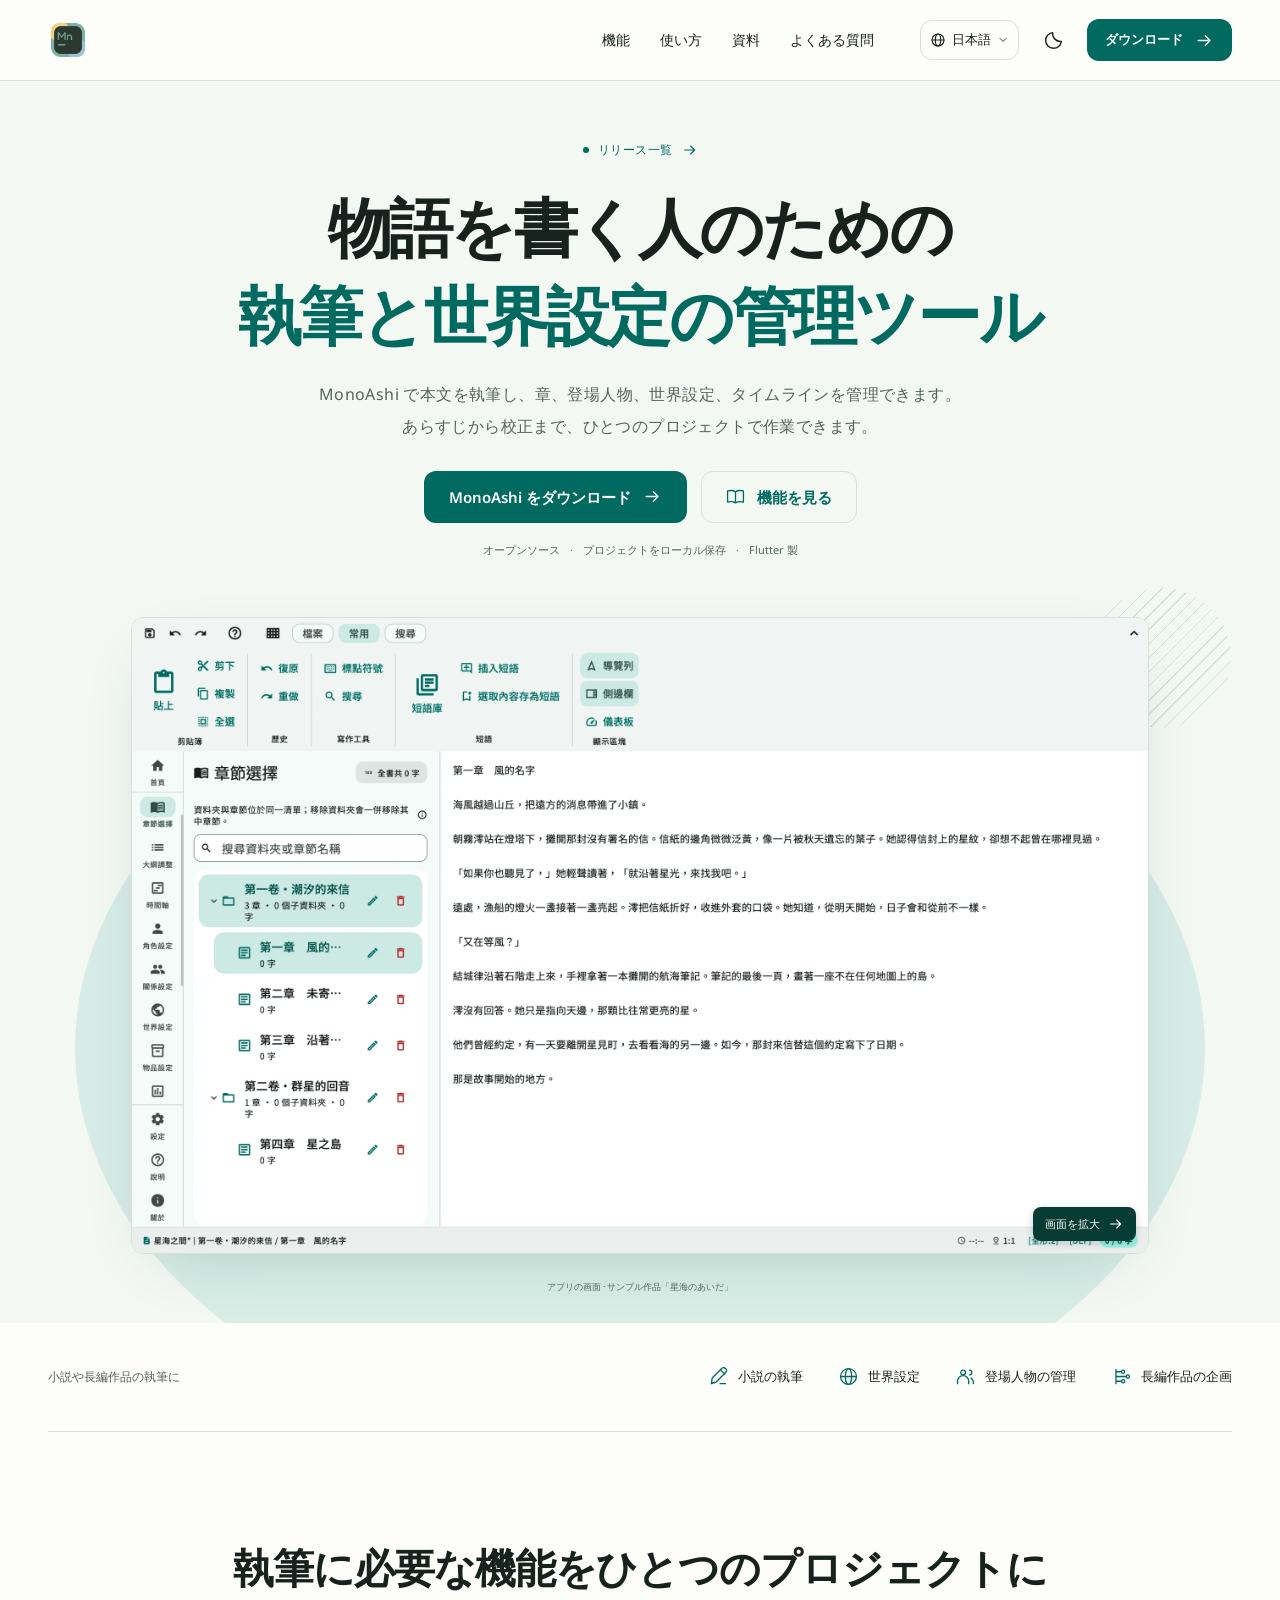
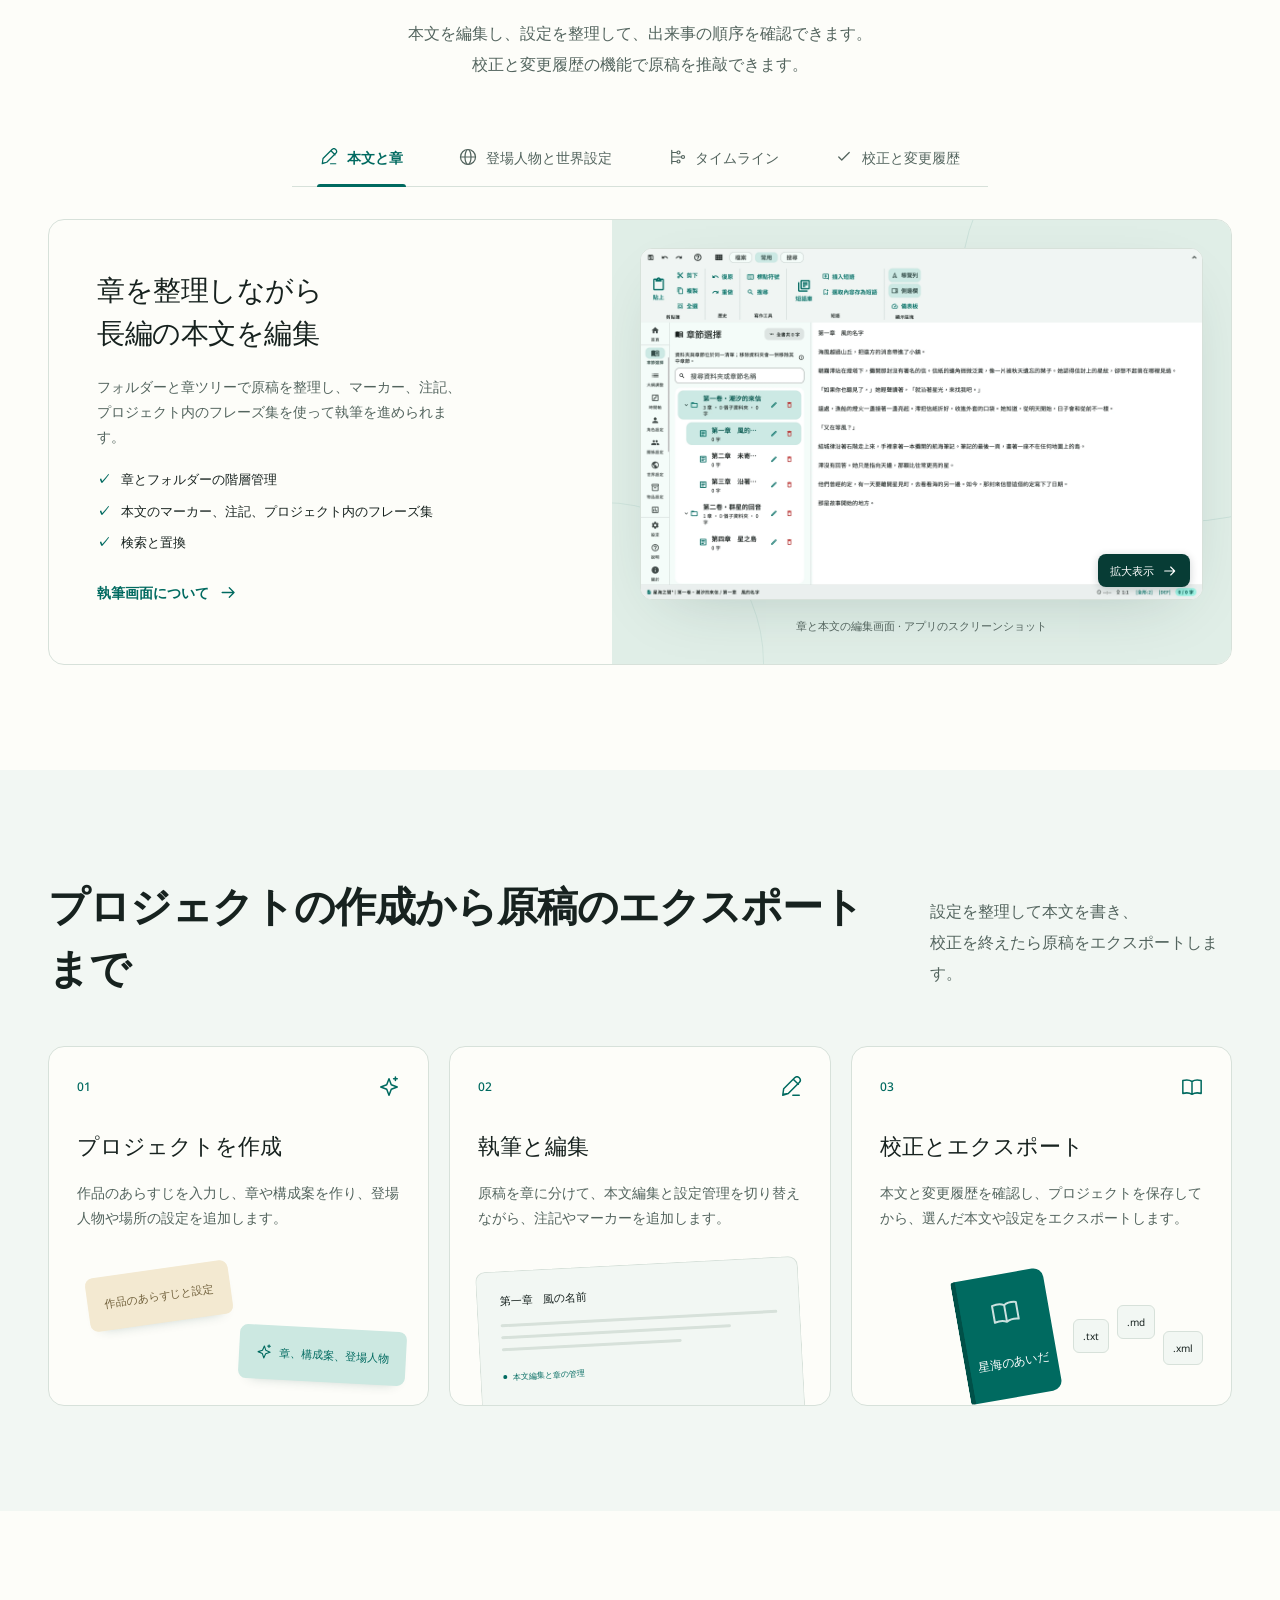
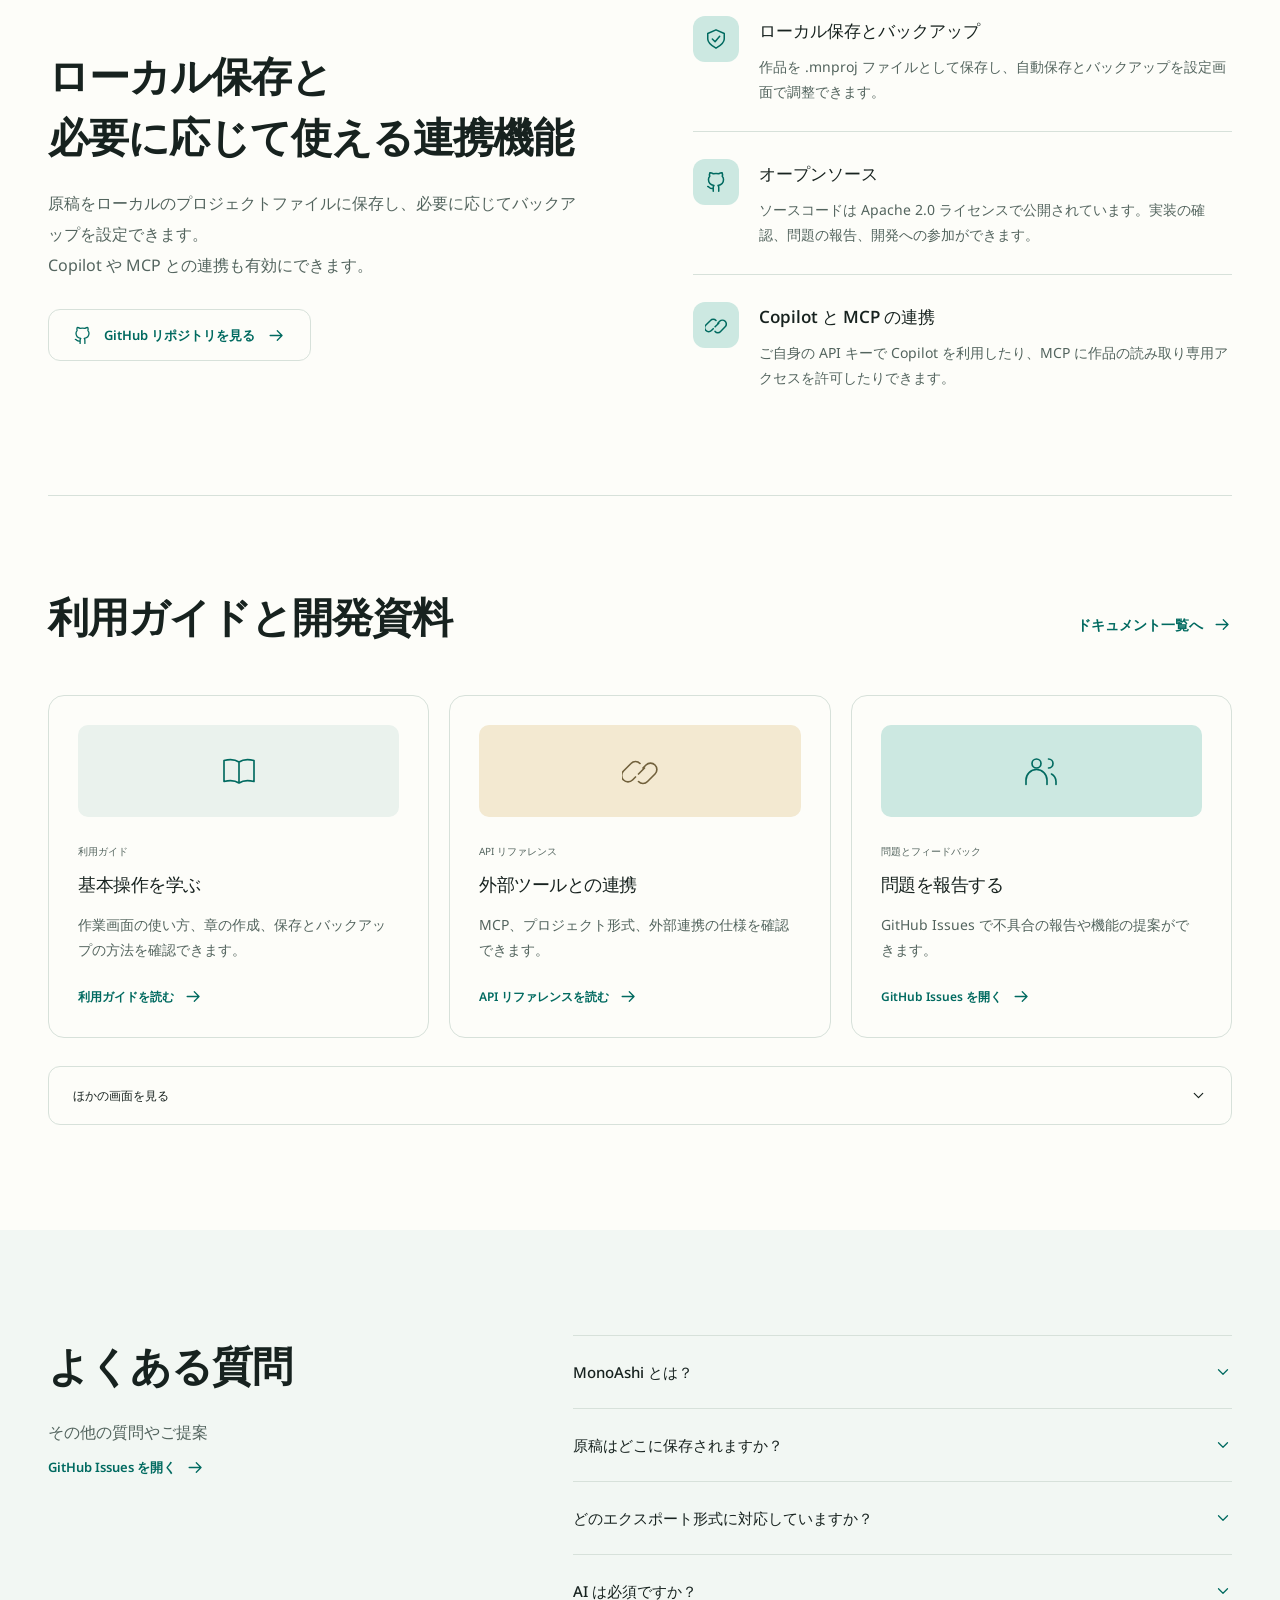
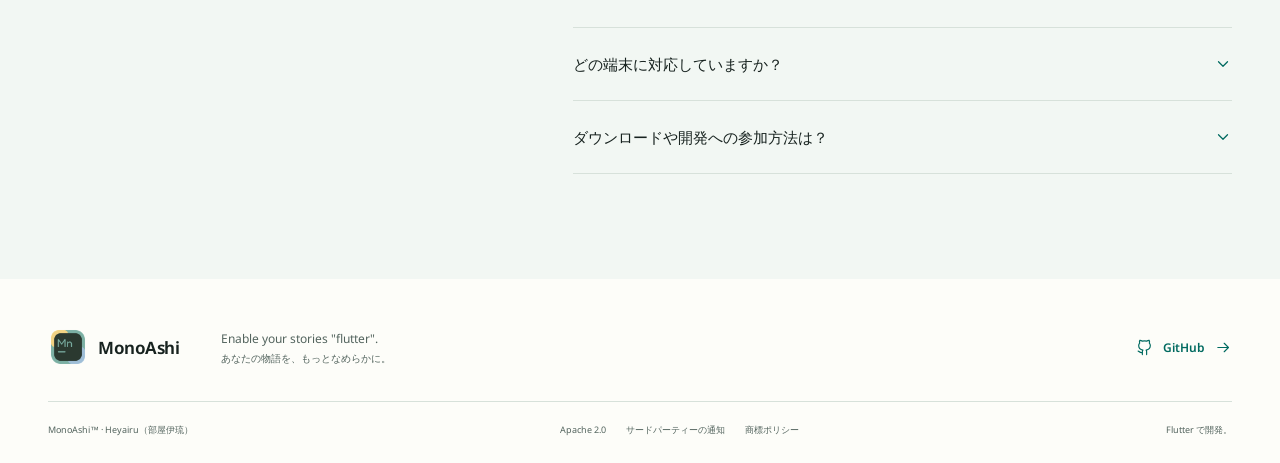
==== commit 260c32cd: "RC1@Repo Page l10n" ====
--- a/docs/index.ja.html
+++ b/docs/index.ja.html
@@ -29,6 +29,7 @@
     <symbol id="i-book" viewBox="0 0 24 24"><path d="M12 6c-3-2-6-2-10-1v14c4-1 7-1 10 1 3-2 6-2 10-1V5c-4-1-7-1-10 1Zm0 0v14"/></symbol>
     <symbol id="i-pen" viewBox="0 0 24 24"><path d="m15 4 5 5M4 20l5-1L21 7a2 2 0 0 0-5-5L4 14l-1 7 6-2M14 21h7"/></symbol>
     <symbol id="i-people" viewBox="0 0 24 24"><circle cx="9" cy="7" r="3"/><path d="M2 21v-3a7 7 0 0 1 14 0v3M17 4a3 3 0 0 1 0 6m2 4a6 6 0 0 1 3 5v2"/></symbol>
+    <symbol id="i-language" viewBox="0 0 24 24"><circle cx="12" cy="12" r="9"/><path d="M3 12h18"/><ellipse cx="12" cy="12" rx="4" ry="9"/></symbol>
     <symbol id="i-world" viewBox="0 0 24 24"><circle cx="12" cy="12" r="10"/><ellipse cx="12" cy="12" rx="4" ry="10"/><path d="M2 12h20"/></symbol>
     <symbol id="i-time" viewBox="0 0 24 24"><path d="M5 3v18M5 6h6m-6 6h13M5 18h6"/><circle cx="14" cy="6" r="2"/><circle cx="20" cy="12" r="2"/><circle cx="14" cy="18" r="2"/></symbol>
     <symbol id="i-folder" viewBox="0 0 24 24"><path d="M3 6V4h6l3 3h9v13H3V6Z"/></symbol>
@@ -53,7 +54,7 @@
         <a href="#features">機能</a><a href="#workflow">使い方</a><a href="#resources">資料</a><a href="#faq">よくある質問</a>
       </nav>
       <div class="header-actions">
-        <details class="language-menu"><summary aria-label="言語">日本語</summary><div class="language-options"><a href="index.html?lang=en" lang="en" hreflang="en">English</a><a href="index.ja.html" lang="ja" hreflang="ja" aria-current="page">日本語</a><a href="index.zh-Hant.html" lang="zh-Hant" hreflang="zh-Hant">繁體中文</a></div></details>
+        <details class="language-menu"><summary aria-label="言語: 日本語"><svg class="icon" aria-hidden="true" focusable="false"><use href="#i-language"/></svg><span>日本語</span><svg class="icon" aria-hidden="true" focusable="false"><use href="#i-chevron"/></svg></summary><div class="language-options"><a href="index.html?lang=en" lang="en" hreflang="en">English</a><a href="index.ja.html" lang="ja" hreflang="ja" aria-current="page">日本語</a><a href="index.zh-Hant.html" lang="zh-Hant" hreflang="zh-Hant">繁體中文</a></div></details>
         <button class="icon-button theme-toggle" type="button" aria-label="ダークテーマに切り替え"><svg class="icon" aria-hidden="true" focusable="false"><use href="#i-moon"/></svg></button>
         <a class="button button-small header-cta" href="https://github.com/Heyairu/Monogatari-Assistant-FE/releases">ダウンロード<svg class="icon" aria-hidden="true" focusable="false"><use href="#i-arrow"/></svg></a>
         <button class="icon-button menu-toggle" type="button" aria-label="ナビゲーションメニューを開く" aria-controls="main-nav" aria-expanded="false"><svg class="icon" aria-hidden="true" focusable="false"><use href="#i-menu"/></svg></button>
--- a/docs/assets/site.css
+++ b/docs/assets/site.css
@@ -94,7 +94,11 @@
 .main-nav a:hover::after, .main-nav a[aria-current]::after { transform: scaleX(1); }
 .header-actions { display: flex; align-items: center; gap: 12px; }
 .language-menu { position: relative; flex-shrink: 0; font-size: 13px; }
-.language-menu summary { cursor: pointer; padding: 8px 10px; white-space: nowrap; border: 1px solid var(--outline-variant); border-radius: var(--control-radius); }
+.language-menu summary { display: flex; align-items: center; gap: 6px; min-height: 40px; cursor: pointer; padding: 6px 9px; white-space: nowrap; border: 1px solid var(--outline-variant); border-radius: var(--control-radius); }
+.language-menu summary::-webkit-details-marker { display: none; }
+.language-menu summary .icon { width: 16px; height: 16px; }
+.language-menu summary .icon:last-child { width: 12px; height: 12px; }
+.language-menu[open] summary .icon:last-child { transform: rotate(180deg); }
 .language-options { position: absolute; z-index: 1; top: calc(100% + 6px); inset-inline-end: 0; min-width: max-content; padding: 6px; background: var(--surface); border: 1px solid var(--outline-variant); border-radius: var(--control-radius); box-shadow: var(--shadow); }
 .language-options a { display: block; padding: 6px 12px; border-radius: 8px; }
 .language-options a:hover, .language-options a[aria-current="page"] { color: var(--on-primary-container); background: var(--primary-container); }
